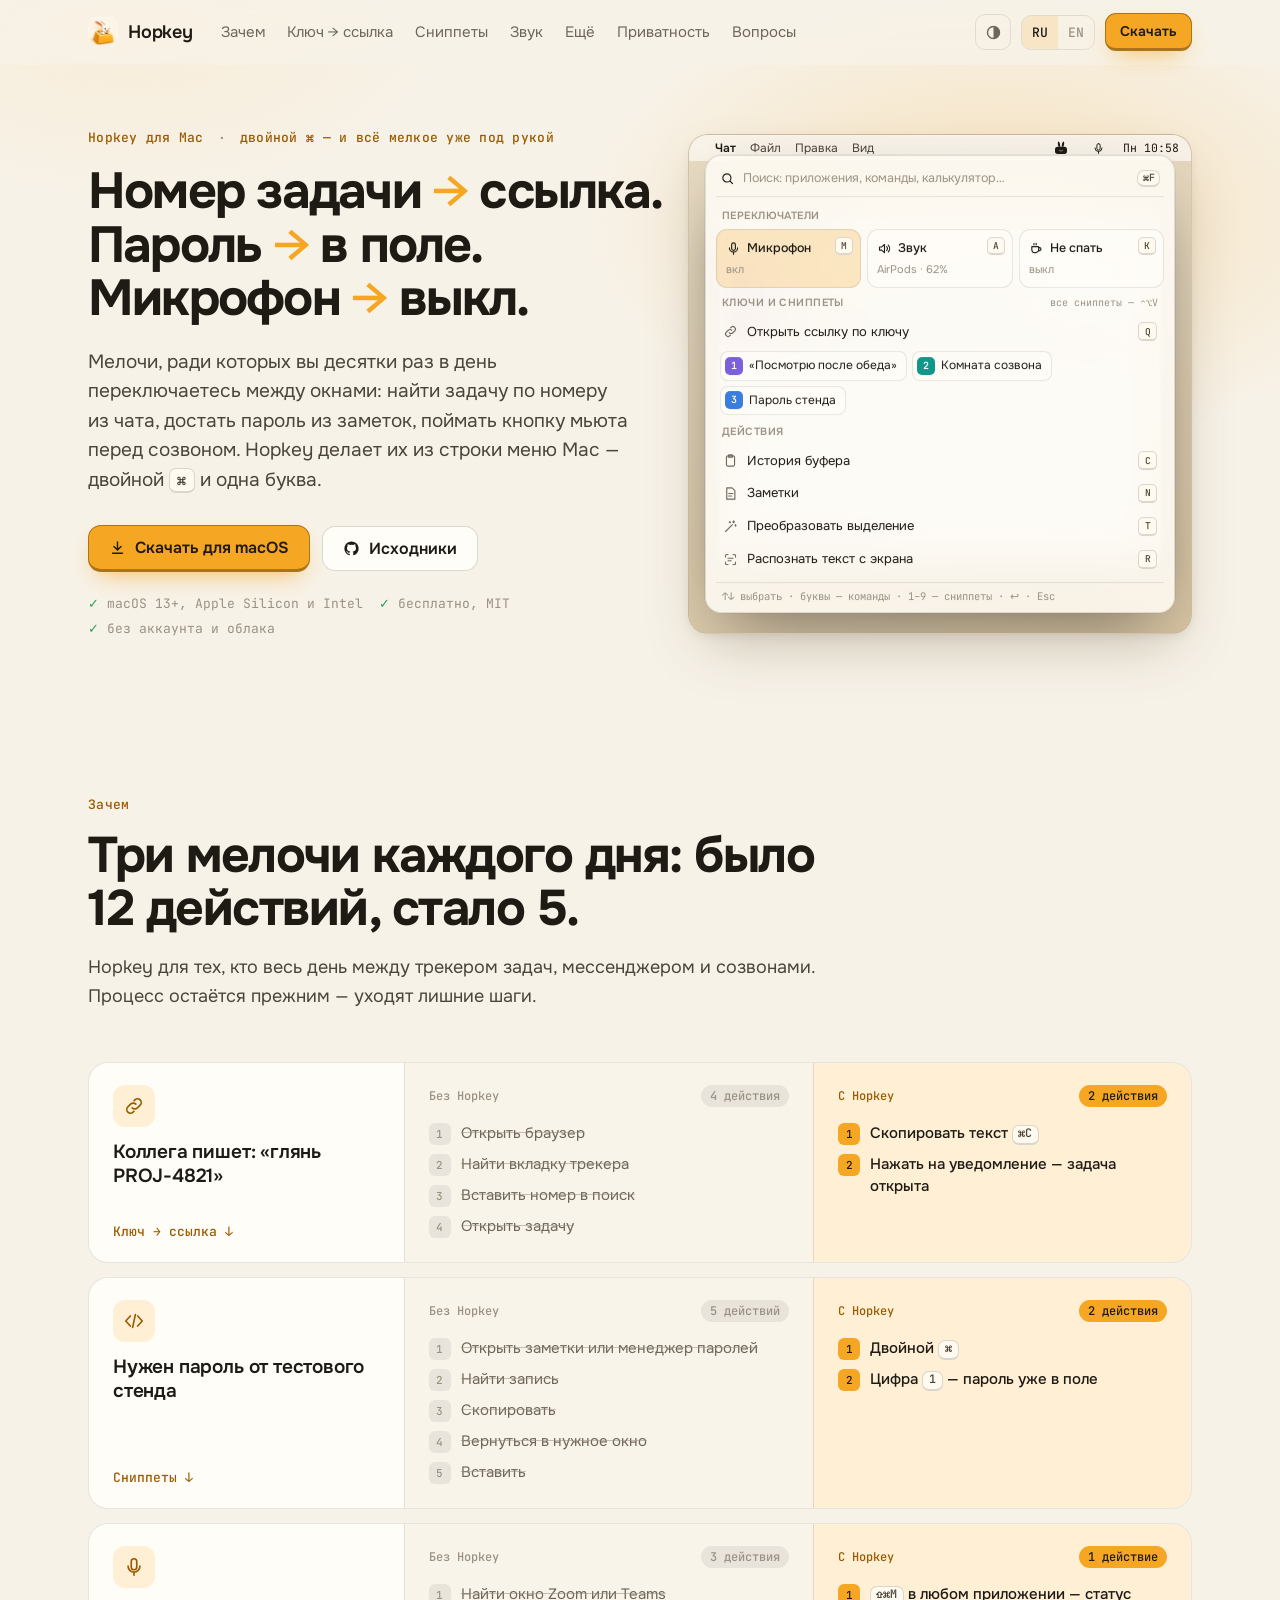
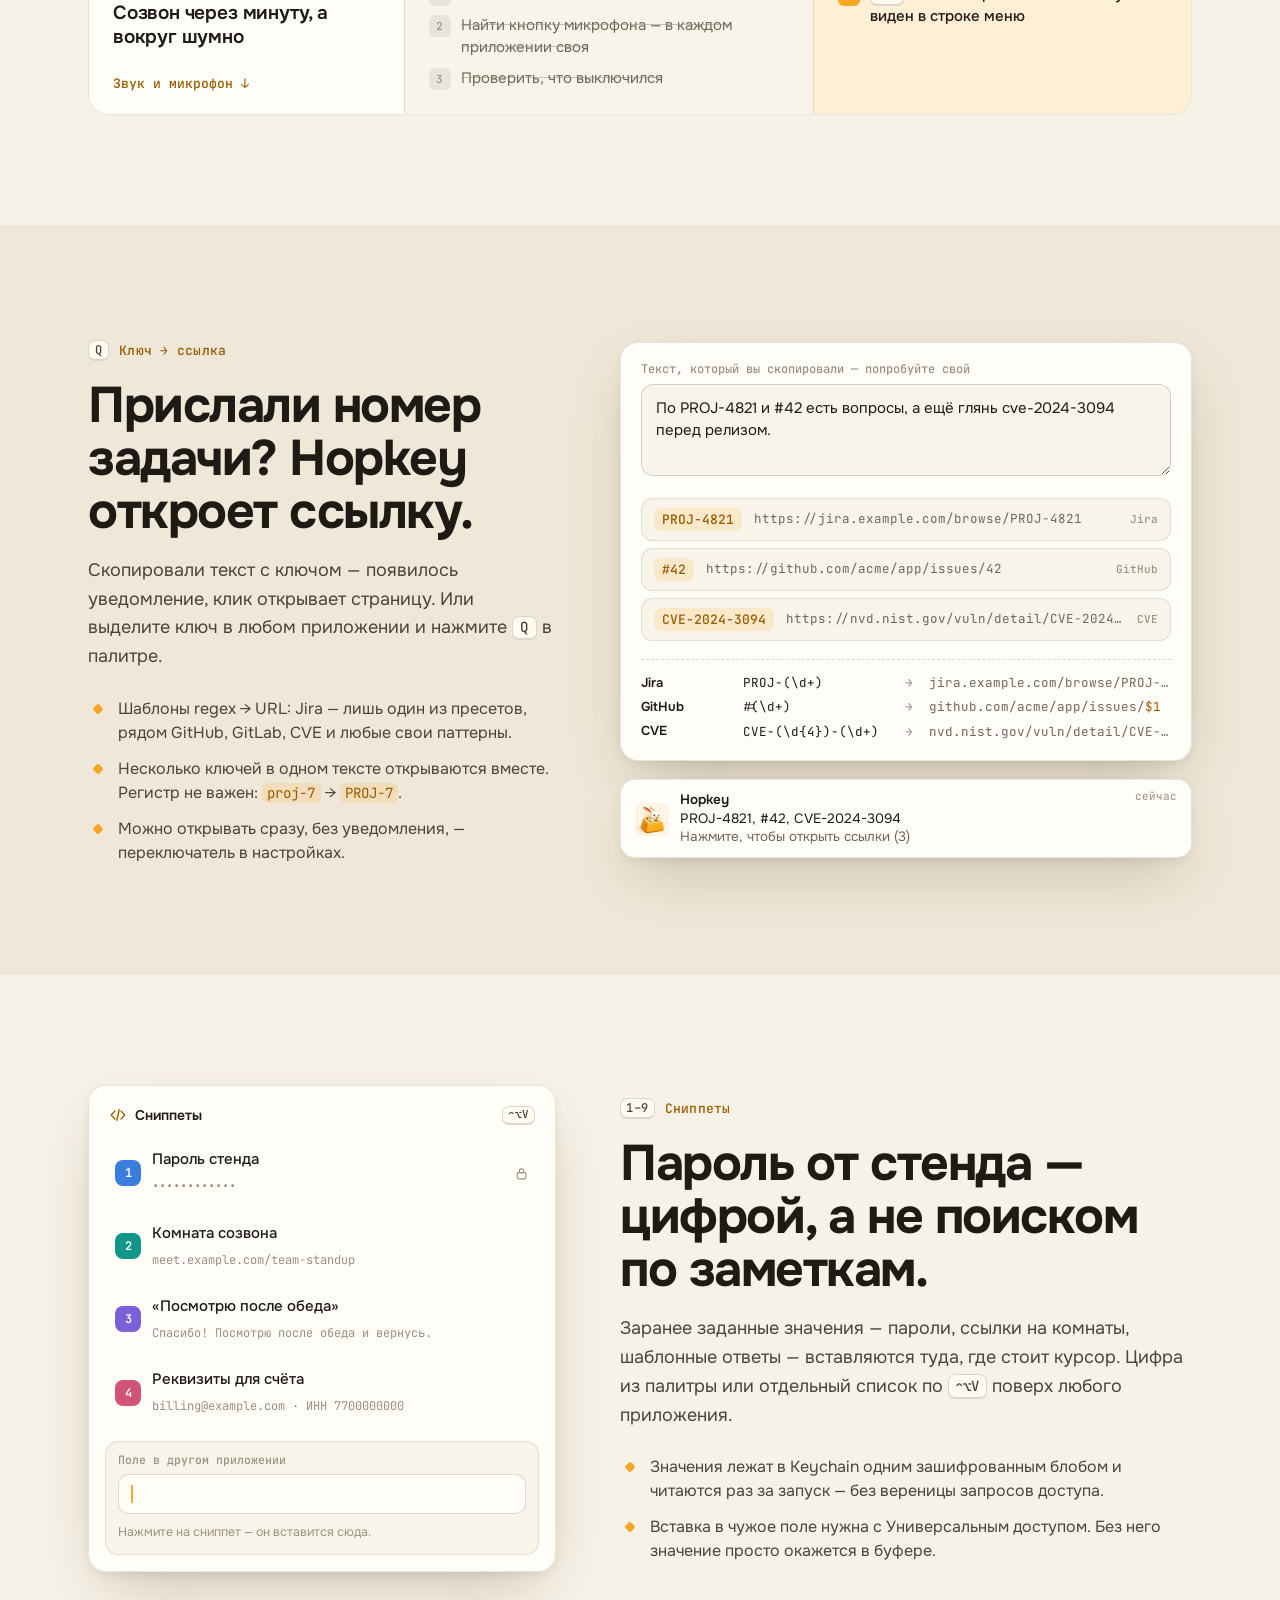
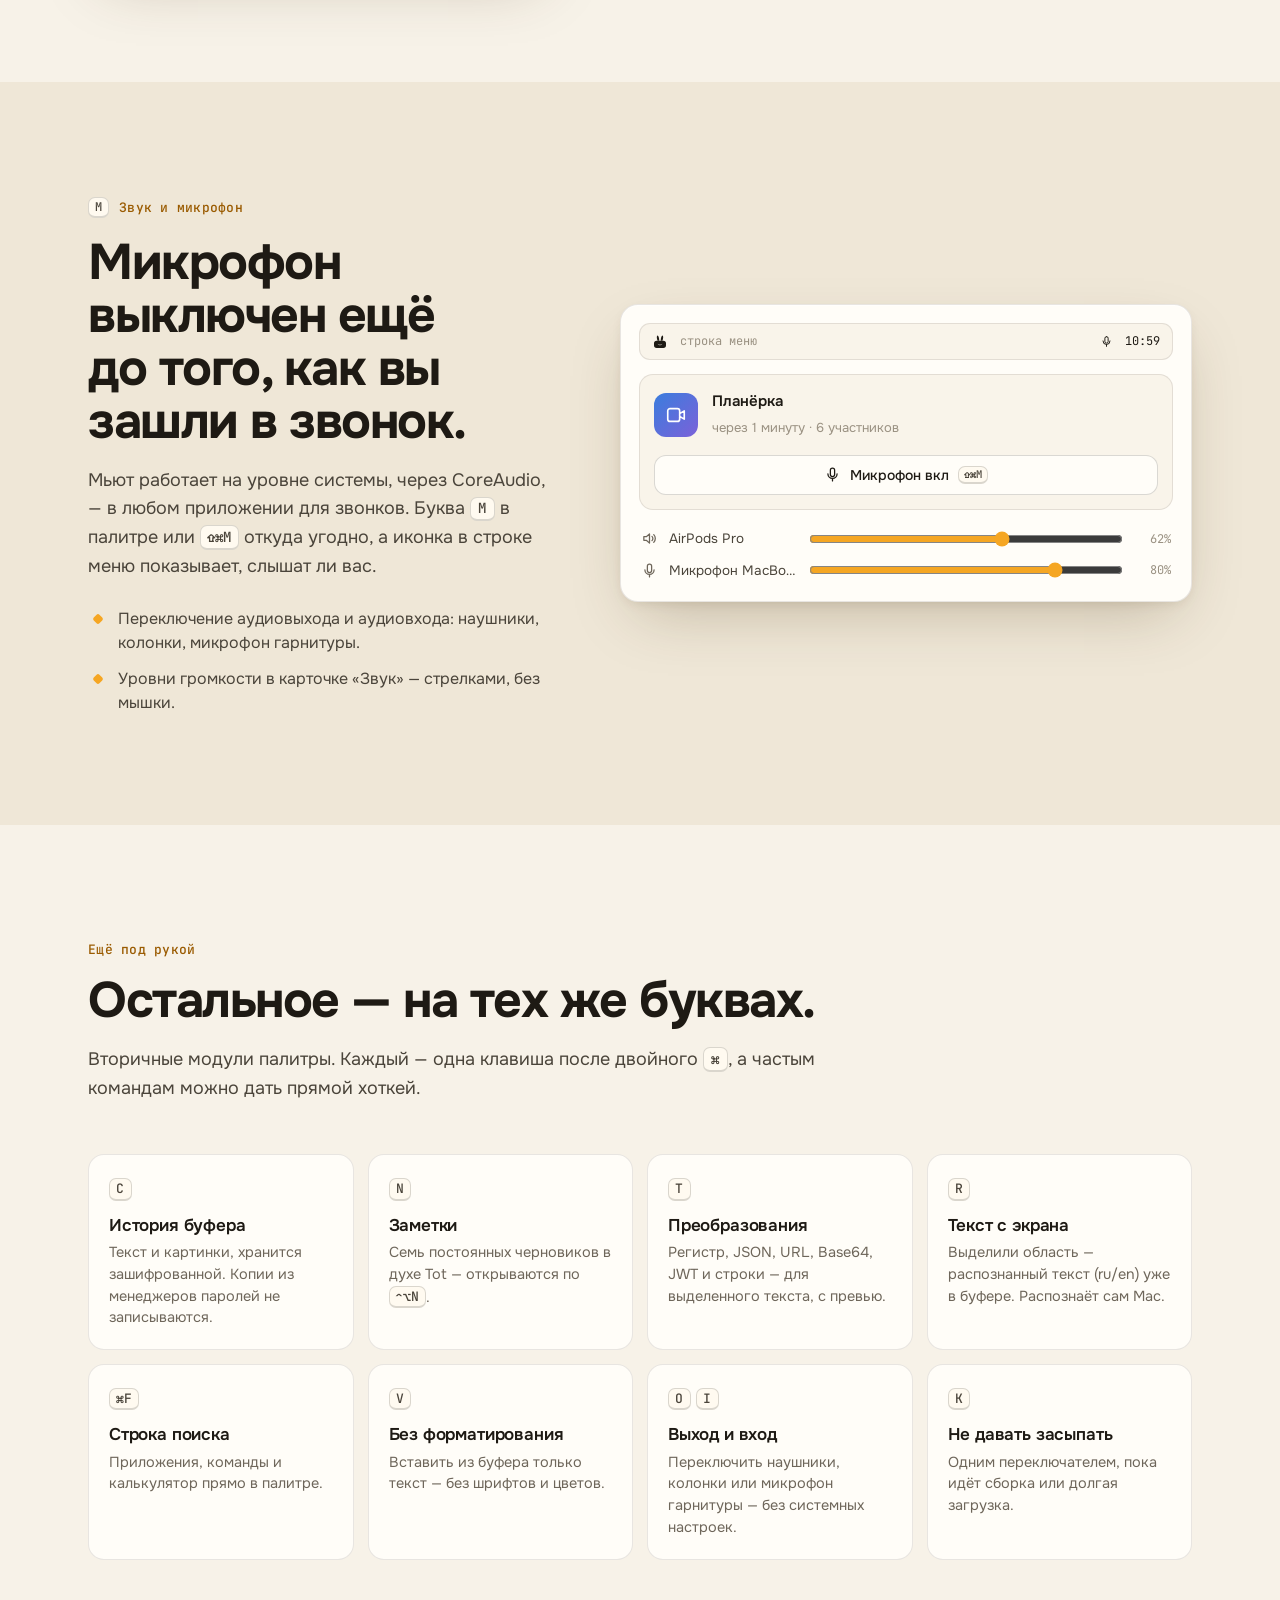
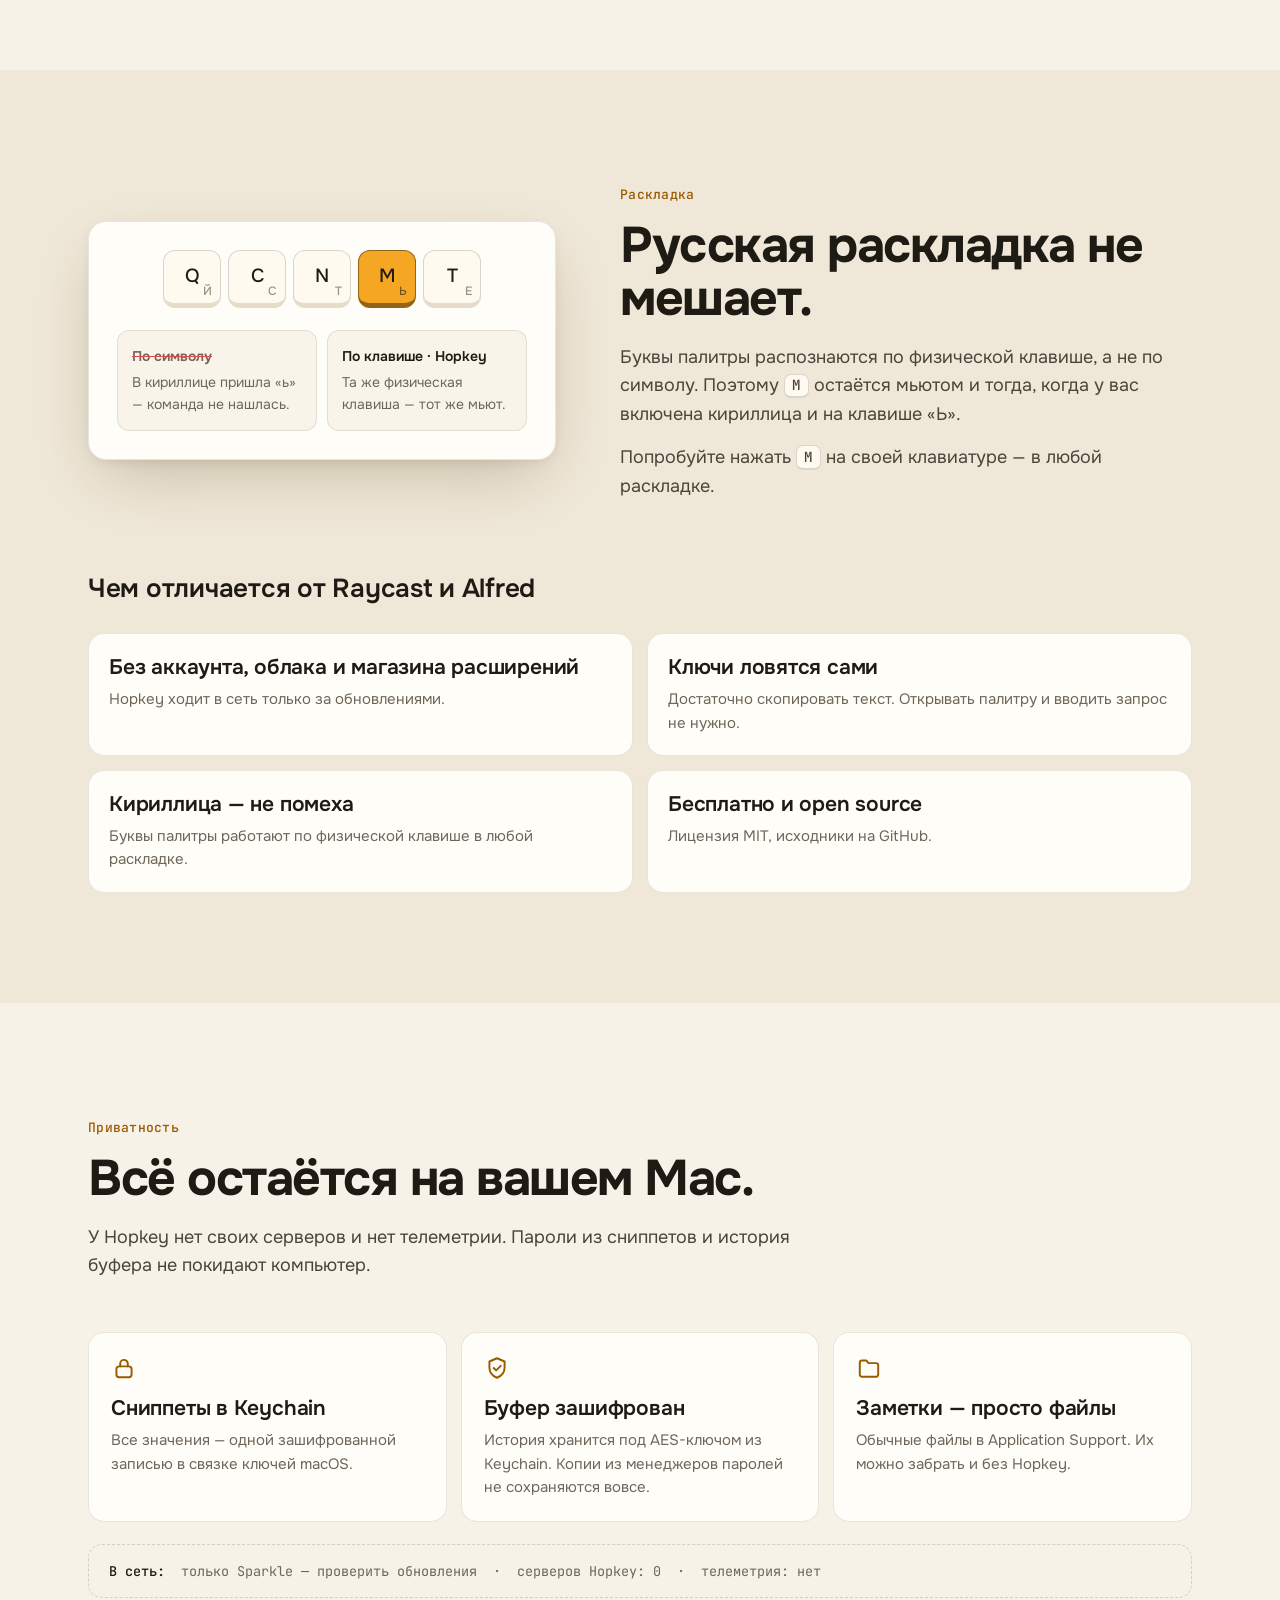
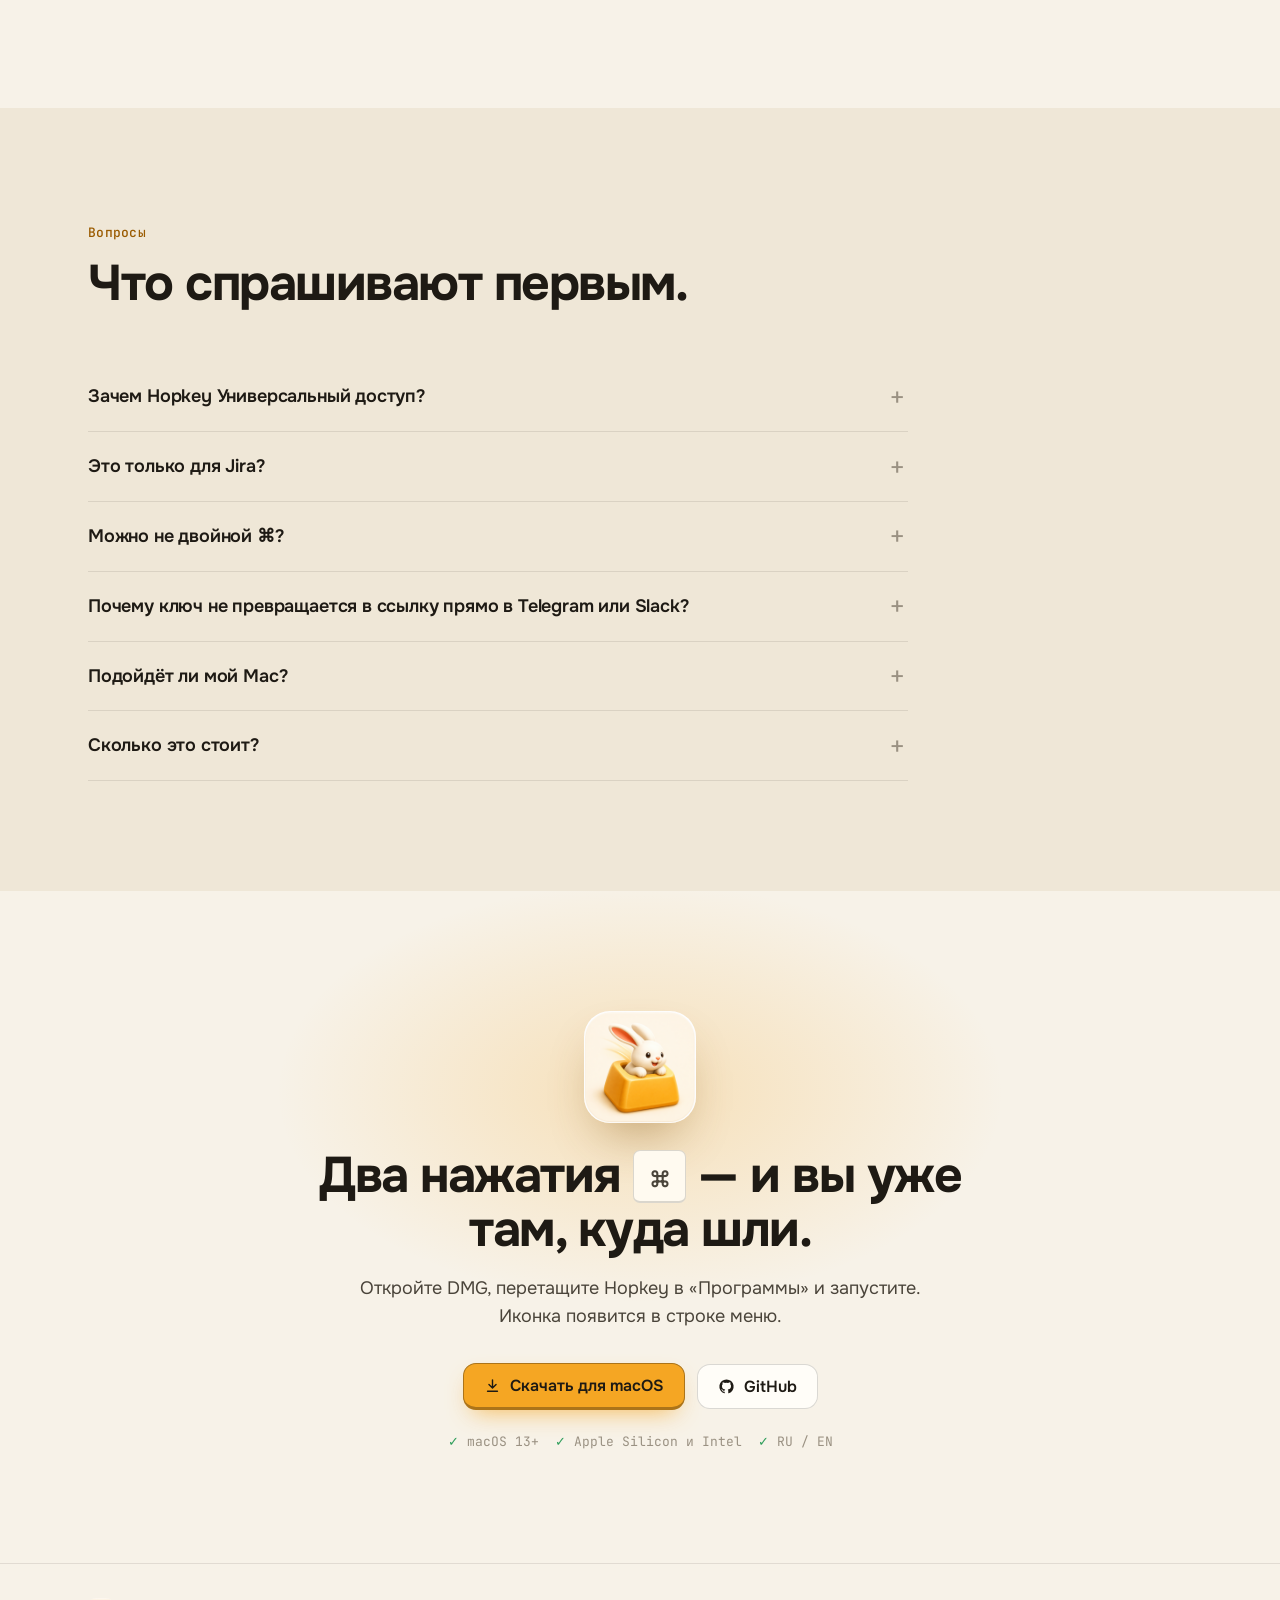
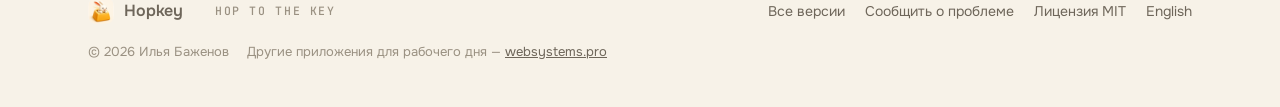
==== site/index.html @ 08e71955 "feat(site): маркетинговая страница Hopkey (RU/EN) Одностраничный сайт в стиле продуктов с websystems" ====
<!doctype html>
<html lang="ru">
<head>
<meta charset="utf-8">
<meta name="viewport" content="width=device-width, initial-scale=1">
<title>Hopkey — двойной ⌘, и всё мелкое уже под рукой</title>
<meta name="description" content="Палитра рабочего дня в строке меню Mac. Двойной правый ⌘ — открыть ключ задачи по ссылке, вставить сниппет, выключить микрофон перед созвоном. Без аккаунта и облака, бесплатно и open source.">
<meta property="og:title" content="Hopkey — двойной ⌘, и всё мелкое уже под рукой">
<meta property="og:description" content="Палитра рабочего дня в строке меню Mac: ключ → ссылка, сниппеты, мьют микрофона. Локально, бесплатно, open source.">
<meta property="og:type" content="website">
<meta property="og:locale" content="ru_RU">
<meta property="og:locale:alternate" content="en_US">
<meta property="og:image" content="assets/icon.png">
<link rel="alternate" hreflang="ru" href="./">
<link rel="alternate" hreflang="en" href="en/">
<link rel="icon" href="assets/favicon.png" type="image/png">
<link rel="apple-touch-icon" href="assets/apple-touch-icon.png">
<link rel="preconnect" href="https://fonts.googleapis.com">
<link rel="preconnect" href="https://fonts.gstatic.com" crossorigin>
<link href="https://fonts.googleapis.com/css2?family=Onest:wght@400;500;600;700&family=JetBrains+Mono:wght@400;500&display=swap" rel="stylesheet">
<script>
(function (r) {
  r.classList.add('js');
  var t; try { t = localStorage.getItem('theme'); } catch (e) {}
  r.dataset.theme = t === 'light' || t === 'dark' ? t : (matchMedia('(prefers-color-scheme: dark)').matches ? 'dark' : 'light');
})(document.documentElement);
</script>
<link rel="stylesheet" href="assets/site.css">
</head>
<body>

<svg width="0" height="0" style="position:absolute" aria-hidden="true">
  <symbol id="i-hop" viewBox="0 0 24 24"><path fill="currentColor" d="M8.3 10.2C7 6.6 6.8 2.7 8.1 2.2c1.3-.5 2.7 3.1 2.8 8zM13.1 10.2c.1-4.9 1.5-8.5 2.8-8 1.3.5 1.1 4.4-.2 8z"/><path fill="currentColor" fill-rule="evenodd" d="M7 10h10a4 4 0 0 1 4 4v3a4 4 0 0 1-4 4H7a4 4 0 0 1-4-4v-3a4 4 0 0 1 4-4zm1.2 4.6q3.8 2.9 7.6 0q-3.8 4.6-7.6 0z"/></symbol>
  <symbol id="i-mic" viewBox="0 0 24 24"><g fill="none" stroke="currentColor" stroke-width="1.8" stroke-linecap="round"><rect x="9" y="3" width="6" height="12" rx="3"/><path d="M5.5 11a6.5 6.5 0 0 0 13 0M12 17.5V21"/></g></symbol>
  <symbol id="i-micoff" viewBox="0 0 24 24"><g fill="none" stroke="currentColor" stroke-width="1.8" stroke-linecap="round"><rect x="9" y="3" width="6" height="12" rx="3"/><path d="M5.5 11a6.5 6.5 0 0 0 13 0M12 17.5V21M4 3.5l16 17"/></g></symbol>
  <symbol id="i-speaker" viewBox="0 0 24 24"><g fill="none" stroke="currentColor" stroke-width="1.8" stroke-linecap="round" stroke-linejoin="round"><path d="M4 9.5v5h3.5L12 18.5v-13L7.5 9.5z"/><path d="M15.5 9a4.2 4.2 0 0 1 0 6M18 6.5a8 8 0 0 1 0 11"/></g></symbol>
  <symbol id="i-cup" viewBox="0 0 24 24"><g fill="none" stroke="currentColor" stroke-width="1.8" stroke-linecap="round" stroke-linejoin="round"><path d="M4.5 9h11v4.5a5 5 0 0 1-5 5h-1a5 5 0 0 1-5-5z"/><path d="M15.5 10.5h1.3a2.4 2.4 0 0 1 0 4.8h-1.5M8 3.5v2.5M11.5 3.5v2.5"/></g></symbol>
  <symbol id="i-link" viewBox="0 0 24 24"><g fill="none" stroke="currentColor" stroke-width="1.8" stroke-linecap="round"><path d="M10 14a4 4 0 0 0 5.7 0l3-3a4 4 0 0 0-5.7-5.7l-1 1"/><path d="M14 10a4 4 0 0 0-5.7 0l-3 3a4 4 0 0 0 5.7 5.7l1-1"/></g></symbol>
  <symbol id="i-snip" viewBox="0 0 24 24"><g fill="none" stroke="currentColor" stroke-width="1.8" stroke-linecap="round" stroke-linejoin="round"><path d="M8 6.5 3 12l5 5.5M16 6.5l5 5.5-5 5.5M13.5 5l-3 14"/></g></symbol>
  <symbol id="i-clip" viewBox="0 0 24 24"><g fill="none" stroke="currentColor" stroke-width="1.8" stroke-linejoin="round"><rect x="5.5" y="4.5" width="13" height="16.5" rx="2.5"/><path d="M9 3h6v3.5H9z"/></g></symbol>
  <symbol id="i-note" viewBox="0 0 24 24"><g fill="none" stroke="currentColor" stroke-width="1.8" stroke-linecap="round" stroke-linejoin="round"><path d="M6 3h8.5L19 7.5V21H6z"/><path d="M9 12h7M9 16h5"/></g></symbol>
  <symbol id="i-wand" viewBox="0 0 24 24"><g fill="none" stroke="currentColor" stroke-width="1.8" stroke-linecap="round" stroke-linejoin="round"><path d="M4 20 15 9M17 3v3M15.5 4.5h3M20 9v2M19 10h2M11 4v2M10 5h2"/></g></symbol>
  <symbol id="i-scan" viewBox="0 0 24 24"><g fill="none" stroke="currentColor" stroke-width="1.8" stroke-linecap="round"><path d="M4 8V5.5A1.5 1.5 0 0 1 5.5 4H8M16 4h2.5A1.5 1.5 0 0 1 20 5.5V8M20 16v2.5a1.5 1.5 0 0 1-1.5 1.5H16M8 20H5.5A1.5 1.5 0 0 1 4 18.5V16M8 10h8M8 14h5"/></g></symbol>
  <symbol id="i-paste" viewBox="0 0 24 24"><g fill="none" stroke="currentColor" stroke-width="1.8" stroke-linecap="round" stroke-linejoin="round"><path d="M9 3.5h6v3H9z"/><path d="M15.5 5H18a1 1 0 0 1 1 1v14a1 1 0 0 1-1 1H6a1 1 0 0 1-1-1V6a1 1 0 0 1 1-1h2.5M9 12h6M9 16h4"/></g></symbol>
  <symbol id="i-search" viewBox="0 0 24 24"><g fill="none" stroke="currentColor" stroke-width="1.8" stroke-linecap="round"><circle cx="11" cy="11" r="6.5"/><path d="m20 20-4.2-4.2"/></g></symbol>
  <symbol id="i-lock" viewBox="0 0 24 24"><g fill="none" stroke="currentColor" stroke-width="1.8" stroke-linecap="round"><rect x="5" y="10.5" width="14" height="10" rx="2.5"/><path d="M8.5 10.5V8a3.5 3.5 0 0 1 7 0v2.5"/></g></symbol>
  <symbol id="i-shield" viewBox="0 0 24 24"><g fill="none" stroke="currentColor" stroke-width="1.8" stroke-linecap="round" stroke-linejoin="round"><path d="M12 3 5 6v5.5c0 4.3 3 7.9 7 9.5 4-1.6 7-5.2 7-9.5V6z"/><path d="m9 12 2.2 2.2L15.5 10"/></g></symbol>
  <symbol id="i-folder" viewBox="0 0 24 24"><g fill="none" stroke="currentColor" stroke-width="1.8" stroke-linejoin="round"><path d="M3.5 7a2 2 0 0 1 2-2h4l2 2.5h7a2 2 0 0 1 2 2V18a2 2 0 0 1-2 2h-13a2 2 0 0 1-2-2z"/></g></symbol>
  <symbol id="i-phone" viewBox="0 0 24 24"><g fill="none" stroke="currentColor" stroke-width="1.8" stroke-linecap="round" stroke-linejoin="round"><path d="M3 7.5A2.5 2.5 0 0 1 5.5 5h8A2.5 2.5 0 0 1 16 7.5v9a2.5 2.5 0 0 1-2.5 2.5h-8A2.5 2.5 0 0 1 3 16.5zM16 10.5l5-3v9l-5-3"/></g></symbol>
  <symbol id="i-down" viewBox="0 0 24 24"><g fill="none" stroke="currentColor" stroke-width="2" stroke-linecap="round" stroke-linejoin="round"><path d="M12 4v11M7 10.5l5 5 5-5M5 20h14"/></g></symbol>
  <symbol id="i-gh" viewBox="0 0 24 24"><path fill="currentColor" d="M12 2a10 10 0 0 0-3.2 19.5c.5.1.7-.2.7-.5v-1.7c-2.8.6-3.4-1.3-3.4-1.3-.4-1.2-1.1-1.5-1.1-1.5-.9-.6.1-.6.1-.6 1 .1 1.5 1 1.5 1 .9 1.6 2.4 1.1 3 .9.1-.7.4-1.1.6-1.4-2.2-.3-4.6-1.1-4.6-5 0-1.1.4-2 1-2.7-.1-.3-.4-1.3.1-2.7 0 0 .8-.3 2.8 1a9.6 9.6 0 0 1 5 0c1.9-1.3 2.8-1 2.8-1 .5 1.4.2 2.4.1 2.7.6.7 1 1.6 1 2.7 0 3.9-2.4 4.7-4.6 5 .4.3.7.9.7 1.9V21c0 .3.2.6.7.5A10 10 0 0 0 12 2z"/></symbol>
</svg>

<header class="top" id="top">
  <div class="wrap">
    <a class="brand" href="#top"><img src="assets/icon.png" alt="" width="30" height="30">Hopkey</a>
    <nav class="top-nav" aria-label="Разделы">
      <a href="#why">Зачем</a>
      <a href="#keys">Ключ → ссылка</a>
      <a href="#snippets">Сниппеты</a>
      <a href="#sound">Звук</a>
      <a href="#more">Ещё</a>
      <a href="#privacy">Приватность</a>
      <a href="#faq">Вопросы</a>
    </nav>
    <div class="top-r">
      <button class="icon-btn" id="themeBtn" type="button" aria-label="Сменить тему" title="Сменить тему"><svg viewBox="0 0 24 24" fill="none" stroke="currentColor" stroke-width="2" aria-hidden="true"><circle cx="12" cy="12" r="8.5"/><path d="M12 3.5a8.5 8.5 0 0 1 0 17z" fill="currentColor" stroke="none"/></svg></button>
      <nav class="lang" aria-label="Язык"><a href="./" hreflang="ru" lang="ru" aria-current="page">RU</a><a href="en/" hreflang="en" lang="en">EN</a></nav>
      <a class="btn pri sm" href="https://github.com/ilyabazhenov/Hopkey/releases/latest">Скачать</a>
    </div>
  </div>
</header>

<main>

  <section class="hero">
    <div class="wrap hero-grid">
      <div class="hero-text">
        <div class="eyebrow rv"><span>Hopkey для Mac</span><span>двойной ⌘ — и всё мелкое уже под рукой</span></div>
        <h1 class="rv"><span class="ln">Номер задачи <span class="ar">→</span> ссылка.</span><span class="ln">Пароль <span class="ar">→</span> в&nbsp;поле.</span><span class="ln">Микрофон <span class="ar">→</span> выкл.</span></h1>
        <p class="lead rv">Мелочи, ради которых вы десятки раз в день переключаетесь между окнами: найти задачу по номеру из чата, достать пароль из заметок, поймать кнопку мьюта перед созвоном. Hopkey делает их из строки меню Mac — двойной <span class="kc">⌘</span> и одна буква.</p>
        <div class="cta rv">
          <a class="btn pri" href="https://github.com/ilyabazhenov/Hopkey/releases/latest"><svg aria-hidden="true"><use href="#i-down"/></svg>Скачать для macOS</a>
          <a class="btn" href="https://github.com/ilyabazhenov/Hopkey"><svg aria-hidden="true"><use href="#i-gh"/></svg>Исходники</a>
        </div>
        <div class="req rv"><span>macOS 13+, Apple Silicon и Intel</span><span>бесплатно, MIT</span><span>без аккаунта и облака</span></div>
      </div>

      <div class="rv">
        <div class="stage" id="stage" aria-label="Интерактивная демонстрация палитры Hopkey">
          <div class="mbar">
            <span aria-hidden="true"></span><span class="app">Чат</span>
            <span class="menus"><span>Файл</span><span>Правка</span><span>Вид</span></span>
            <span class="r">
              <button class="mb-hop" id="mbHop" type="button" aria-label="Открыть палитру" style="border:0;background:none;color:inherit;cursor:pointer"><svg class="mb-ico"><use href="#i-hop"/></svg></button>
              <span class="mb-mic" id="mbMic"><svg><use href="#i-mic"/></svg></span>
              <span class="mono">Пн 10:58</span>
            </span>
          </div>

          <div class="chat" aria-hidden="true">
            <div class="chat-h"><span class="dots"><i></i><i></i><i></i></span><b># релиз</b><small>4 участника</small></div>
            <div class="chat-b" id="chatBody">
              <div class="msg"><span class="av" style="background:var(--violet)">А</span><div><b>Аня</b><p>Глянь <span class="key">PROJ-4821</span>, там опять падает оплата</p></div></div>
              <div class="msg"><span class="av" style="background:var(--rose)">Д</span><div><b>Дима</b><p>И <span class="key">#42</span> в репозитории — похоже, то же самое. Созвон в 11:00</p></div></div>
            </div>
            <div class="composer" id="composer">Сообщение в # релиз</div>
          </div>

          <div class="tapme" id="tapme">
            <span class="t-kbd">Нажмите правый ⌘ дважды</span><span class="t-touch">Нажмите на клавишу дважды</span>
            <button class="cmdkey" id="cmdKey" type="button" aria-label="Клавиша Command: нажмите дважды, чтобы открыть палитру">⌘<small>×2</small></button>
          </div>

          <div class="pal" id="pal" role="dialog" aria-label="Палитра Hopkey">
            <div class="pal-h"><svg><use href="#i-search"/></svg><span class="q">Поиск: приложения, команды, калькулятор…</span><span class="kc">⌘F</span></div>
            <div class="pal-sec">Переключатели</div>
            <div class="tiles">
              <button class="tile mic" data-act="mic" data-code="KeyM" type="button"><span class="ti"><svg><use href="#i-mic"/></svg><b>Микрофон</b></span><small data-state>вкл</small><span class="kc">M</span></button>
              <button class="tile" data-act="sound" data-code="KeyA" type="button"><span class="ti"><svg><use href="#i-speaker"/></svg><b>Звук</b></span><small>AirPods · 62%</small><span class="kc">A</span></button>
              <button class="tile" data-act="awake" data-code="KeyK" type="button"><span class="ti"><svg><use href="#i-cup"/></svg><b>Не спать</b></span><small data-state>выкл</small><span class="kc">K</span></button>
            </div>
            <div class="pal-sec">Ключи и сниппеты<span>все сниппеты — ⌃⌥V</span></div>
            <div class="rows">
              <button class="row" data-act="key" data-code="KeyQ" type="button"><svg><use href="#i-link"/></svg><span>Открыть ссылку по ключу</span><span class="kc">Q</span></button>
            </div>
            <div class="chips">
              <button class="chip" data-act="snip" data-n="1" data-code="Digit1" type="button" style="--c:var(--violet)"><i>1</i>«Посмотрю после обеда»</button>
              <button class="chip" data-act="snip" data-n="2" data-code="Digit2" type="button" style="--c:var(--teal)"><i>2</i>Комната созвона</button>
              <button class="chip" data-act="snip" data-n="3" data-code="Digit3" type="button" style="--c:var(--blue)"><i>3</i>Пароль стенда</button>
            </div>
            <div class="pal-sec">Действия</div>
            <div class="rows">
              <button class="row" data-act="clip" data-code="KeyC" type="button"><svg><use href="#i-clip"/></svg><span>История буфера</span><span class="kc">C</span></button>
              <button class="row" data-act="notes" data-code="KeyN" type="button"><svg><use href="#i-note"/></svg><span>Заметки</span><span class="kc">N</span></button>
              <button class="row" data-act="transform" data-code="KeyT" type="button"><svg><use href="#i-wand"/></svg><span>Преобразовать выделение</span><span class="kc">T</span></button>
              <button class="row" data-act="ocr" data-code="KeyR" type="button"><svg><use href="#i-scan"/></svg><span>Распознать текст с экрана</span><span class="kc">R</span></button>
            </div>
            <div class="pal-f">↑↓ выбрать · буквы — команды · 1–9 — сниппеты · ↩ · Esc</div>
          </div>

          <div class="hud" id="hud" aria-live="polite"><svg><use href="#i-micoff"/></svg><span></span></div>
          <div class="toast" id="toast" aria-live="polite"><img src="assets/icon.png" alt=""><div><b>Hopkey</b><span></span></div></div>
        </div>
      </div>
    </div>
  </section>

  <section class="sec" id="why">
    <div class="wrap">
      <div class="sec-head rv">
        <div class="kicker">Зачем</div>
        <h2>Три мелочи каждого дня: было 12&nbsp;действий, стало&nbsp;5.</h2>
        <p class="story">Hopkey для тех, кто весь день между трекером задач, мессенджером и созвонами. Процесс остаётся прежним — уходят лишние шаги.</p>
      </div>
      <div class="why">
        <article class="why-r rv">
          <div class="why-s"><div class="ico"><svg><use href="#i-link"/></svg></div><h3>Коллега пишет: «глянь <span class="nw">PROJ-4821</span>»</h3><a href="#keys">Ключ → ссылка ↓</a></div>
          <div class="why-no"><div class="lbl">Без Hopkey<span>4 действия</span></div><ol><li>Открыть браузер</li><li>Найти вкладку трекера</li><li>Вставить номер в поиск</li><li>Открыть задачу</li></ol></div>
          <div class="why-yes"><div class="lbl">С Hopkey<span>2 действия</span></div><ol><li>Скопировать текст <span class="kc">⌘C</span></li><li>Нажать на уведомление — задача открыта</li></ol></div>
        </article>
        <article class="why-r rv">
          <div class="why-s"><div class="ico"><svg><use href="#i-snip"/></svg></div><h3>Нужен пароль от тестового стенда</h3><a href="#snippets">Сниппеты ↓</a></div>
          <div class="why-no"><div class="lbl">Без Hopkey<span>5 действий</span></div><ol><li>Открыть заметки или менеджер паролей</li><li>Найти запись</li><li>Скопировать</li><li>Вернуться в нужное окно</li><li>Вставить</li></ol></div>
          <div class="why-yes"><div class="lbl">С Hopkey<span>2 действия</span></div><ol><li>Двойной <span class="kc">⌘</span></li><li>Цифра <span class="kc">1</span> — пароль уже в поле</li></ol></div>
        </article>
        <article class="why-r rv">
          <div class="why-s"><div class="ico"><svg><use href="#i-mic"/></svg></div><h3>Созвон через минуту, а вокруг шумно</h3><a href="#sound">Звук и микрофон ↓</a></div>
          <div class="why-no"><div class="lbl">Без Hopkey<span>3 действия</span></div><ol><li>Найти окно Zoom или Teams</li><li>Найти кнопку микрофона — в каждом приложении своя</li><li>Проверить, что выключился</li></ol></div>
          <div class="why-yes"><div class="lbl">С Hopkey<span>1 действие</span></div><ol><li><span class="kc">⇧⌘M</span> в любом приложении — статус виден в строке меню</li></ol></div>
        </article>
      </div>
    </div>
  </section>

  <section class="sec alt" id="keys">
    <div class="wrap split">
      <div class="rv">
        <div class="kicker"><span class="kc">Q</span>Ключ → ссылка</div>
        <h2>Прислали номер задачи? Hopkey откроет ссылку.</h2>
        <p class="story">Скопировали текст с ключом — появилось уведомление, клик открывает страницу. Или выделите ключ в любом приложении и нажмите <span class="kc">Q</span> в палитре.</p>
        <ul class="facts">
          <li>Шаблоны regex → URL: Jira — лишь один из пресетов, рядом GitHub, GitLab, CVE и любые свои паттерны.</li>
          <li>Несколько ключей в одном тексте открываются вместе. Регистр не важен: <code>proj-7</code> → <code>PROJ-7</code>.</li>
          <li>Можно открывать сразу, без уведомления, — переключатель в настройках.</li>
        </ul>
      </div>
      <div class="rv">
        <div class="card kl">
          <label for="klIn">Текст, который вы скопировали — попробуйте свой</label>
          <textarea id="klIn" spellcheck="false">По PROJ-4821 и #42 есть вопросы, а ещё глянь cve-2024-3094 перед релизом.</textarea>
          <div class="kl-out" id="klOut" aria-live="polite"></div>
          <div class="tpl" aria-label="Шаблоны">
            <div class="tpl-r"><b>Jira</b><span class="re">PROJ-(\d+)</span><span class="ar">→</span><span class="url">jira.example.com/browse/PROJ-<em>$1</em></span></div>
            <div class="tpl-r"><b>GitHub</b><span class="re">#(\d+)</span><span class="ar">→</span><span class="url">github.com/acme/app/issues/<em>$1</em></span></div>
            <div class="tpl-r"><b>CVE</b><span class="re">CVE-(\d{4})-(\d+)</span><span class="ar">→</span><span class="url">nvd.nist.gov/vuln/detail/CVE-<em>$1</em>-<em>$2</em></span></div>
          </div>
        </div>
        <div class="banner" id="klBanner"><img src="assets/icon.png" alt=""><div><b>Hopkey</b><br><span id="klBannerText"></span></div><small>сейчас</small></div>
      </div>
    </div>
  </section>

  <section class="sec" id="snippets">
    <div class="wrap split flip">
      <div class="rv">
        <div class="kicker"><span class="kc">1–9</span>Сниппеты</div>
        <h2>Пароль от стенда — цифрой, а&nbsp;не поиском по заметкам.</h2>
        <p class="story">Заранее заданные значения — пароли, ссылки на комнаты, шаблонные ответы — вставляются туда, где стоит курсор. Цифра из палитры или отдельный список по <span class="kc">⌃⌥V</span> поверх любого приложения.</p>
        <ul class="facts">
          <li>Значения лежат в Keychain одним зашифрованным блобом и читаются раз за запуск — без вереницы запросов доступа.</li>
          <li>Вставка в чужое поле нужна с Универсальным доступом. Без него значение просто окажется в буфере.</li>
        </ul>
      </div>
      <div class="rv">
        <div class="card snip">
          <div class="snip-h"><svg width="18" height="18" style="color:var(--accent-ink)"><use href="#i-snip"/></svg>Сниппеты<span class="kc">⌃⌥V</span></div>
          <div class="snip-list" id="snipList">
            <button class="snip-r" type="button" data-n="1" style="--c:var(--blue)"><i>1</i><span><b>Пароль стенда</b><small>••••••••••••</small></span><svg class="lock"><use href="#i-lock"/></svg></button>
            <button class="snip-r" type="button" data-n="2" style="--c:var(--teal)"><i>2</i><span><b>Комната созвона</b><small>meet.example.com/team-standup</small></span></button>
            <button class="snip-r" type="button" data-n="3" style="--c:var(--violet)"><i>3</i><span><b>«Посмотрю после обеда»</b><small>Спасибо! Посмотрю после обеда и вернусь.</small></span></button>
            <button class="snip-r" type="button" data-n="4" style="--c:var(--rose)"><i>4</i><span><b>Реквизиты для счёта</b><small>billing@example.com · ИНН 7700000000</small></span></button>
          </div>
          <div class="field">
            <label>Поле в другом приложении</label>
            <div class="in" id="snipField"><span class="caret"></span></div>
            <div class="note" id="snipNote">Нажмите на сниппет — он вставится сюда.</div>
          </div>
        </div>
      </div>
    </div>
  </section>

  <section class="sec alt" id="sound">
    <div class="wrap split">
      <div class="rv">
        <div class="kicker"><span class="kc">M</span>Звук и микрофон</div>
        <h2>Микрофон выключен ещё до&nbsp;того, как вы зашли в&nbsp;звонок.</h2>
        <p class="story">Мьют работает на уровне системы, через CoreAudio, — в любом приложении для звонков. Буква <span class="kc">M</span> в палитре или <span class="kc">⇧⌘M</span> откуда угодно, а иконка в строке меню показывает, слышат ли вас.</p>
        <ul class="facts">
          <li>Переключение аудиовыхода и аудиовхода: наушники, колонки, микрофон гарнитуры.</li>
          <li>Уровни громкости в карточке «Звук» — стрелками, без мышки.</li>
        </ul>
      </div>
      <div class="rv">
        <div class="card snd">
          <div class="snd-bar"><svg width="16" height="16"><use href="#i-hop"/></svg><span class="mono" style="font-size:12px;color:var(--faint)">строка меню</span><span class="r"><span class="mb-mic" id="sndMic"><svg width="13" height="13"><use href="#i-mic"/></svg></span><span class="mono" style="font-size:12px">10:59</span></span></div>
          <div class="call">
            <span class="av"><svg><use href="#i-phone"/></svg></span>
            <span><b>Планёрка</b><small>через 1 минуту · 6 участников</small></span>
            <button class="mutebtn" id="muteBtn" type="button" aria-pressed="false"><svg><use href="#i-mic"/></svg><span>Микрофон вкл</span><span class="kc">⇧⌘M</span></button>
          </div>
          <div class="lvls">
            <div class="lvl"><svg><use href="#i-speaker"/></svg><span>AirPods Pro</span><input type="range" min="0" max="100" value="62" aria-label="Громкость выхода"><output>62%</output></div>
            <div class="lvl"><svg><use href="#i-mic"/></svg><span>Микрофон MacBook</span><input type="range" min="0" max="100" value="80" aria-label="Уровень входа"><output>80%</output></div>
          </div>
        </div>
      </div>
    </div>
  </section>

  <section class="sec" id="more">
    <div class="wrap">
      <div class="sec-head rv">
        <div class="kicker">Ещё под рукой</div>
        <h2>Остальное — на тех же буквах.</h2>
        <p class="story">Вторичные модули палитры. Каждый — одна клавиша после двойного <span class="kc">⌘</span>, а частым командам можно дать прямой хоткей.</p>
      </div>
      <div class="more">
        <div class="mod rv"><span class="kc">C</span><h3>История буфера</h3><p>Текст и картинки, хранится зашифрованной. Копии из менеджеров паролей не записываются.</p></div>
        <div class="mod rv"><span class="kc">N</span><h3>Заметки</h3><p>Семь постоянных черновиков в духе Tot — открываются по <span class="kc">⌃⌥N</span>.</p></div>
        <div class="mod rv"><span class="kc">T</span><h3>Преобразования</h3><p>Регистр, JSON, URL, Base64, JWT и строки — для выделенного текста, с превью.</p></div>
        <div class="mod rv"><span class="kc">R</span><h3>Текст с экрана</h3><p>Выделили область — распознанный текст (ru/en) уже в буфере. Распознаёт сам Mac.</p></div>
        <div class="mod rv"><span class="kc">⌘F</span><h3>Строка поиска</h3><p>Приложения, команды и калькулятор прямо в палитре.</p></div>
        <div class="mod rv"><span class="kc">V</span><h3>Без форматирования</h3><p>Вставить из буфера только текст — без шрифтов и цветов.</p></div>
        <div class="mod rv"><span class="kc">O</span> <span class="kc">I</span><h3>Выход и вход</h3><p>Переключить наушники, колонки или микрофон гарнитуры — без системных настроек.</p></div>
        <div class="mod rv"><span class="kc">K</span><h3>Не давать засыпать</h3><p>Одним переключателем, пока идёт сборка или долгая загрузка.</p></div>
      </div>
    </div>
  </section>

  <section class="sec alt" id="layout">
    <div class="wrap split flip">
      <div class="rv">
        <div class="kicker">Раскладка</div>
        <h2>Русская раскладка не мешает.</h2>
        <p class="story">Буквы палитры распознаются по физической клавише, а не по символу. Поэтому <span class="kc">M</span> остаётся мьютом и тогда, когда у вас включена кириллица и на клавише «Ь».</p>
        <p class="story">Попробуйте нажать <span class="kc">M</span> на своей клавиатуре — в любой раскладке.</p>
      </div>
      <div class="rv">
        <div class="card layout">
          <div class="krow" id="krow">
            <span class="bigkey" data-code="KeyQ">Q<span class="ru">Й</span></span>
            <span class="bigkey" data-code="KeyC">C<span class="ru">С</span></span>
            <span class="bigkey" data-code="KeyN">N<span class="ru">Т</span></span>
            <span class="bigkey hot" data-code="KeyM">M<span class="ru">Ь</span></span>
            <span class="bigkey" data-code="KeyT">T<span class="ru">Е</span></span>
          </div>
          <div class="kmap">
            <div class="bad"><b>По символу</b>В кириллице пришла «ь» — команда не нашлась.</div>
            <div><b>По клавише · Hopkey</b>Та же физическая клавиша — тот же мьют.</div>
          </div>
        </div>
      </div>
    </div>
    <div class="wrap" style="margin-top:72px">
      <div class="sec-head rv" style="margin-bottom:28px">
        <h3 style="font-size:26px">Чем отличается от Raycast и Alfred</h3>
      </div>
      <div class="diff">
        <div class="rv"><h3>Без аккаунта, облака и магазина расширений</h3><p>Hopkey ходит в сеть только за обновлениями.</p></div>
        <div class="rv"><h3>Ключи ловятся сами</h3><p>Достаточно скопировать текст. Открывать палитру и вводить запрос не нужно.</p></div>
        <div class="rv"><h3>Кириллица — не помеха</h3><p>Буквы палитры работают по физической клавише в любой раскладке.</p></div>
        <div class="rv"><h3>Бесплатно и open source</h3><p>Лицензия MIT, исходники на GitHub.</p></div>
      </div>
    </div>
  </section>

  <section class="sec" id="privacy">
    <div class="wrap">
      <div class="sec-head rv">
        <div class="kicker">Приватность</div>
        <h2>Всё остаётся на вашем Mac.</h2>
        <p class="story">У Hopkey нет своих серверов и нет телеметрии. Пароли из сниппетов и история буфера не покидают компьютер.</p>
      </div>
      <div class="priv">
        <div class="rv"><svg><use href="#i-lock"/></svg><h3>Сниппеты в Keychain</h3><p>Все значения — одной зашифрованной записью в связке ключей macOS.</p></div>
        <div class="rv"><svg><use href="#i-shield"/></svg><h3>Буфер зашифрован</h3><p>История хранится под AES-ключом из Keychain. Копии из менеджеров паролей не сохраняются вовсе.</p></div>
        <div class="rv"><svg><use href="#i-folder"/></svg><h3>Заметки — просто файлы</h3><p>Обычные файлы в Application Support. Их можно забрать и без Hopkey.</p></div>
      </div>
      <div class="netline rv"><b>В сеть:</b><span>только Sparkle — проверить обновления</span><span>·</span><span>серверов Hopkey: 0</span><span>·</span><span>телеметрия: нет</span></div>
    </div>
  </section>

  <section class="sec alt" id="faq">
    <div class="wrap">
      <div class="sec-head rv">
        <div class="kicker">Вопросы</div>
        <h2>Что спрашивают первым.</h2>
      </div>
      <div class="faq rv">
        <details><summary>Зачем Hopkey Универсальный доступ?</summary><p>Чтобы подставить выделенный текст в окно ввода ключа и чтобы вставить сниппет в чужое поле: Hopkey нажимает за вас <span class="kc">⌘C</span> и <span class="kc">⌘V</span>. Без доступа окно ввода открывается пустым, а сниппет копируется в буфер. Мьют микрофона, «не засыпать» и текст с экрана отдельных разрешений не требуют.</p></details>
        <details><summary>Это только для Jira?</summary><p>Нет. Распознавание задаётся шаблонами regex → URL. Есть пресеты Jira, GitHub, GitLab и CVE — остаётся вписать свой домен или репозиторий. Можно добавить любой свой паттерн.</p></details>
        <details><summary>Можно не двойной ⌘?</summary><p>Можно: в настройках двойной тап переключается на <span class="kc">⌥</span> или выключается. Палитру открывает и левый клик по иконке в строке меню, а частым командам можно назначить прямые хоткеи.</p></details>
        <details><summary>Почему ключ не превращается в ссылку прямо в Telegram или Slack?</summary><p>macOS не даёт вставлять ссылки в окна чужих приложений, а системная «Замена текста» умеет только статичные замены. Поэтому Hopkey распознаёт ключ и сразу открывает нужную страницу.</p></details>
        <details><summary>Подойдёт ли мой Mac?</summary><p>Нужна macOS 13 или новее. Сборка universal — работает и на Apple Silicon, и на Intel. Обновления приходят через Sparkle.</p></details>
        <details><summary>Сколько это стоит?</summary><p>Нисколько. Hopkey бесплатный и с открытым кодом под лицензией MIT.</p></details>
      </div>
    </div>
  </section>

  <section class="final" id="download">
    <div class="wrap">
      <img class="app rv" src="assets/icon.png" alt="Иконка Hopkey" width="112" height="112">
      <h2 class="rv">Два нажатия <span class="kc" style="font-size:.6em;vertical-align:.18em">⌘</span> — и&nbsp;вы уже там, куда шли.</h2>
      <p class="story rv">Откройте DMG, перетащите Hopkey в «Программы» и запустите. Иконка появится в строке меню.</p>
      <div class="cta rv">
        <a class="btn pri" href="https://github.com/ilyabazhenov/Hopkey/releases/latest"><svg aria-hidden="true"><use href="#i-down"/></svg>Скачать для macOS</a>
        <a class="btn" href="https://github.com/ilyabazhenov/Hopkey"><svg aria-hidden="true"><use href="#i-gh"/></svg>GitHub</a>
      </div>
      <div class="req rv"><span>macOS 13+</span><span>Apple Silicon и Intel</span><span>RU / EN</span></div>
    </div>
  </section>

</main>

<footer>
  <div class="wrap">
    <a class="brand" href="#top"><img src="assets/icon.png" alt="" width="26" height="26">Hopkey</a>
    <span class="motto">HOP TO THE KEY</span>
    <nav aria-label="Ссылки">
      <a href="https://github.com/ilyabazhenov/Hopkey/releases">Все версии</a>
      <a href="https://github.com/ilyabazhenov/Hopkey/issues">Сообщить о проблеме</a>
      <a href="https://github.com/ilyabazhenov/Hopkey/blob/main/LICENSE">Лицензия MIT</a>
      <a href="en/" hreflang="en" lang="en">English</a>
    </nav>
    <div class="copy"><span>© 2026 Илья Баженов</span><span>Другие приложения для рабочего дня — <a href="https://websystems.pro/">websystems.pro</a></span></div>
  </div>
</footer>

<script src="assets/site.js"></script>
</body>
</html>
---- site/assets/site.css ----
/* Hopkey — сайт продукта. Тёплая «клавиша» из иконки: кремовый фон, янтарный акцент. */

:root {
  --bg: #f7f2e8;
  --bg-2: #efe7d7;
  --card: #fffdf8;
  --card-2: #f9f4ea;
  --fg: #1e1a14;
  --dim: #4a443a;
  --muted: #6e665a;
  --faint: #9a9182;
  --line: rgba(30, 26, 20, .10);
  --line-2: rgba(30, 26, 20, .16);
  --accent: #f5a623;
  --accent-2: #ffc35c;
  --accent-ink: #9a5b00;
  --accent-soft: rgba(245, 166, 35, .16);
  --on-accent: #1e1a14;
  --ok: #2f9e5b;
  --rec: #e5484d;
  --blue: #3b7ddd;
  --violet: #7b61d9;
  --teal: #13968a;
  --rose: #d2537a;
  --glass: rgba(255, 253, 248, .82);
  --glass-line: rgba(30, 26, 20, .12);
  --shadow: 0 1px 0 rgba(255,255,255,.6) inset, 0 24px 60px -18px rgba(70, 48, 10, .28), 0 4px 14px -6px rgba(70, 48, 10, .18);
  --key-top: #fffaf0;
  --key-side: #e6dcc9;
  --desk-a: #e9dcc4;
  --desk-b: #d9c6a4;
  --radius: 18px;
  --wrap: 1160px;
  --sans: "Onest", -apple-system, BlinkMacSystemFont, "Segoe UI", sans-serif;
  --mono: "JetBrains Mono", ui-monospace, SFMono-Regular, Menlo, monospace;
  color-scheme: light;
}

:root[data-theme="dark"] {
  --bg: #13110d;
  --bg-2: #1a1712;
  --card: #201c16;
  --card-2: #1b1813;
  --fg: #f4ede1;
  --dim: #d6ccbb;
  --muted: #ada290;
  --faint: #7c7364;
  --line: rgba(244, 237, 225, .09);
  --line-2: rgba(244, 237, 225, .15);
  --accent: #ffb547;
  --accent-2: #ffcf7a;
  --accent-ink: #ffc46b;
  --accent-soft: rgba(255, 181, 71, .14);
  --on-accent: #1e1a14;
  --ok: #4cc27f;
  --rec: #ff6b6f;
  --blue: #6aa2ff;
  --violet: #a58ff5;
  --teal: #3cc4b5;
  --rose: #f07ca0;
  --glass: rgba(36, 32, 26, .86);
  --glass-line: rgba(244, 237, 225, .12);
  --shadow: 0 1px 0 rgba(255,255,255,.05) inset, 0 30px 70px -20px rgba(0, 0, 0, .7), 0 4px 14px -6px rgba(0, 0, 0, .5);
  --key-top: #2b261f;
  --key-side: #0d0b08;
  --desk-a: #2a2219;
  --desk-b: #1a140e;
  color-scheme: dark;
}

*, *::before, *::after { box-sizing: border-box; }
html { scroll-behavior: smooth; -webkit-text-size-adjust: 100%; }
body {
  margin: 0;
  background: var(--bg);
  color: var(--fg);
  font: 400 17px/1.6 var(--sans);
  -webkit-font-smoothing: antialiased;
  overflow-x: hidden;
}
img, svg { display: block; }
a { color: inherit; }
b, strong { font-weight: 600; }
code, .mono { font-family: var(--mono); }
code { white-space: nowrap; font-size: .88em; padding: .1em .38em; border-radius: 6px; background: var(--accent-soft); color: var(--accent-ink); }
::selection { background: var(--accent); color: var(--on-accent); }
:focus-visible { outline: 2px solid var(--accent); outline-offset: 3px; border-radius: 6px; }

.wrap { max-width: var(--wrap); margin: 0 auto; padding: 0 28px; }
@media (max-width: 640px) { .wrap { padding: 0 16px; } }

/* ── keycap: общий элемент страницы ─────────────────────────────── */
.kc {
  display: inline-grid; place-items: center;
  min-width: 1.75em; height: 1.75em; padding: 0 .45em;
  font: 500 .78em/1 var(--mono);
  color: var(--dim);
  background: var(--key-top);
  border: 1px solid var(--line-2);
  border-bottom-width: 2.5px;
  border-radius: 7px;
  vertical-align: .08em;
  white-space: nowrap;
}
.kc.acc { background: var(--accent); color: var(--on-accent); border-color: color-mix(in srgb, var(--accent) 60%, #000); }

/* ── шапка ──────────────────────────────────────────────────────── */
.top {
  position: sticky; top: 0; z-index: 50;
  background: color-mix(in srgb, var(--bg) 82%, transparent);
  backdrop-filter: saturate(1.4) blur(14px);
  -webkit-backdrop-filter: saturate(1.4) blur(14px);
  border-bottom: 1px solid transparent;
  transition: border-color .2s;
}
.top.scrolled { border-bottom-color: var(--line); }
.top .wrap { display: flex; align-items: center; gap: 28px; height: 64px; }
.brand { display: flex; align-items: center; gap: 10px; text-decoration: none; font-weight: 600; font-size: 18px; letter-spacing: -.01em; }
.brand img { width: 30px; height: 30px; border-radius: 8px; }
.top-nav { display: flex; gap: 22px; font-size: 15px; color: var(--muted); }
.top-nav a { text-decoration: none; transition: color .15s; }
.top-nav a:hover { color: var(--fg); }
.top-r { margin-left: auto; display: flex; align-items: center; gap: 10px; }
.icon-btn {
  width: 36px; height: 36px; display: grid; place-items: center;
  border-radius: 10px; border: 1px solid var(--line); background: transparent; color: var(--muted);
  cursor: pointer; transition: color .15s, border-color .15s;
}
.icon-btn:hover { color: var(--fg); border-color: var(--line-2); }
.icon-btn svg { width: 17px; height: 17px; }
.lang { display: flex; font: 500 13px/1 var(--mono); border: 1px solid var(--line); border-radius: 10px; overflow: hidden; }
.lang a { padding: 10px 10px; text-decoration: none; color: var(--faint); }
.lang a[aria-current] { color: var(--fg); background: var(--accent-soft); }
.btn {
  display: inline-flex; align-items: center; gap: 9px;
  padding: 13px 20px; border-radius: 13px;
  font: 600 16px/1 var(--sans); text-decoration: none; cursor: pointer;
  border: 1px solid var(--line-2); background: var(--card); color: var(--fg);
  transition: transform .15s, box-shadow .15s, background .15s;
}
.btn:hover { transform: translateY(-1px); }
.btn.pri {
  background: var(--accent); color: var(--on-accent);
  border-color: color-mix(in srgb, var(--accent) 70%, #000);
  border-bottom-width: 3px;
  box-shadow: 0 10px 24px -10px color-mix(in srgb, var(--accent) 80%, transparent);
}
.btn.pri:active { transform: translateY(1px); border-bottom-width: 1px; }
.btn svg { width: 17px; height: 17px; }
.btn.sm { padding: 10px 14px; font-size: 14px; border-radius: 11px; }
@media (max-width: 960px) { .top-nav { display: none; } }
@media (max-width: 520px) { .top .btn.sm { display: none; } }

/* ── hero ───────────────────────────────────────────────────────── */
.hero { position: relative; padding: 64px 0 40px; }
.hero::before {
  content: ""; position: absolute; inset: -64px 0 auto; height: 720px; z-index: -1; pointer-events: none;
  background:
    radial-gradient(600px 340px at 78% 30%, color-mix(in srgb, var(--accent) 22%, transparent), transparent 70%),
    radial-gradient(500px 300px at 10% 0%, color-mix(in srgb, var(--accent-2) 12%, transparent), transparent 70%);
}
.hero-grid { display: grid; grid-template-columns: minmax(0, 1.08fr) minmax(0, 1fr); gap: 56px; align-items: center; }
.eyebrow { font: 500 13px/1.4 var(--mono); color: var(--accent-ink); letter-spacing: .02em; display: flex; flex-wrap: wrap; gap: 6px 14px; }
.eyebrow span + span::before { content: "·"; margin-right: 14px; color: var(--faint); }
h1 {
  font-size: clamp(36px, 4.9vw, 60px); line-height: 1.06; letter-spacing: -.035em; font-weight: 700;
  margin: 18px 0 22px;
}
h1 .ar { color: var(--accent); font-weight: 500; }
.hero h1 { font-size: clamp(34px, 3.95vw, 54px); }
.nw { white-space: nowrap; }
.hero h1 .ln { display: block; }
@media (min-width: 641px) { .hero h1 .ln { white-space: nowrap; } }
h1 .kc { font-size: .62em; vertical-align: .14em; border-radius: 12px; border-bottom-width: 4px; }
.lead { font-size: 19px; line-height: 1.55; color: var(--dim); max-width: 34em; margin: 0 0 30px; }
.cta { display: flex; flex-wrap: wrap; gap: 12px; align-items: center; }
.req { margin-top: 22px; font: 400 13px/1.6 var(--mono); color: var(--faint); display: flex; flex-wrap: wrap; gap: 4px 16px; }
.req span::before { content: "✓ "; color: var(--ok); }
@media (max-width: 960px) {
  .hero-grid { grid-template-columns: minmax(0, 1fr); gap: 40px; }
  .hero { padding-top: 36px; }
}

/* ── сцена: «экран Mac» с палитрой ────────────────────────────────── */
.stage {
  position: relative; height: 500px;
  border-radius: 20px; overflow: hidden;
  background: linear-gradient(160deg, var(--desk-a), var(--desk-b));
  box-shadow: var(--shadow);
  border: 1px solid var(--line);
  user-select: none; -webkit-user-select: none;
}
.stage::after {
  content: ""; position: absolute; inset: 0; pointer-events: none;
  background: radial-gradient(70% 60% at 70% 20%, rgba(255,255,255,.18), transparent 70%);
}
.mbar {
  position: absolute; inset: 0 0 auto; height: 26px; z-index: 3;
  display: flex; align-items: center; gap: 14px; padding: 0 12px;
  background: color-mix(in srgb, var(--card) 70%, transparent);
  backdrop-filter: blur(10px); -webkit-backdrop-filter: blur(10px);
  font-size: 12px; color: var(--fg);
}
.mbar .app { font-weight: 600; }
.mbar .menus { display: flex; gap: 14px; color: var(--dim); }
.mbar .r { margin-left: auto; display: flex; align-items: center; gap: 12px; }
.mbar .mb-ico { width: 16px; height: 16px; color: var(--fg); }
.mbar .mb-mic { display: inline-flex; align-items: center; gap: 4px; padding: 1px 6px; border-radius: 5px; transition: background .2s, color .2s; }
.mbar .mb-mic.muted { background: var(--rec); color: #fff; }
.mbar .mb-mic svg { width: 13px; height: 13px; }
.mbar .mb-hop { display: grid; place-items: center; padding: 2px 5px; border-radius: 5px; }
.mbar .mb-hop.on { background: color-mix(in srgb, var(--fg) 14%, transparent); }
.mbar .mono { font-size: 11.5px; }

/* окно мессенджера под палитрой */
.chat {
  position: absolute; left: 6%; right: 6%; top: 15%; bottom: 13%;
  background: var(--card); border-radius: 12px; border: 1px solid var(--line);
  box-shadow: 0 18px 40px -16px rgba(0,0,0,.35);
  display: flex; flex-direction: column; overflow: hidden;
  transition: filter .25s;
}
.stage.open .chat { filter: saturate(.7) brightness(.96); }
.chat-h { display: flex; align-items: center; gap: 8px; padding: 9px 12px; border-bottom: 1px solid var(--line); font-size: 13px; }
.chat-h .dots { display: flex; gap: 5px; margin-right: 6px; }
.chat-h .dots i { width: 9px; height: 9px; border-radius: 50%; background: var(--line-2); }
.chat-h small { color: var(--faint); font-size: 12px; margin-left: auto; }
.chat-b { flex: 1; padding: 12px 14px; display: flex; flex-direction: column; gap: 9px; font-size: 13px; overflow: hidden; }
.msg { display: grid; grid-template-columns: 24px 1fr; gap: 8px; align-items: start; }
.msg .av { width: 24px; height: 24px; border-radius: 7px; display: grid; place-items: center; font-size: 11px; font-weight: 600; color: #fff; }
.msg b { font-size: 12.5px; }
.msg p { margin: 1px 0 0; color: var(--dim); line-height: 1.45; }
.msg .key { background: var(--accent-soft); color: var(--accent-ink); border-radius: 5px; padding: 0 4px; font-family: var(--mono); font-size: 12px; }
.msg.mine .av { background: var(--accent); color: var(--on-accent); }
.msg.new { animation: msgIn .35s ease both; }
@keyframes msgIn { from { opacity: 0; transform: translateY(6px); } }
.composer { margin: 0 12px 12px; padding: 8px 11px; border-radius: 9px; border: 1px solid var(--line-2); font-size: 13px; color: var(--faint); min-height: 34px; display: flex; align-items: center; gap: 2px; }
.composer.filled { color: var(--fg); }
.composer .caret { width: 1.5px; height: 15px; background: var(--accent); animation: blink 1s steps(1) infinite; }
@keyframes blink { 50% { opacity: 0; } }

/* подсказка про двойной ⌘ */
.tapme {
  position: absolute; left: 50%; bottom: 4.5%; transform: translateX(-50%); z-index: 2;
  display: flex; align-items: center; gap: 10px;
  padding: 7px 8px 7px 14px; border-radius: 999px;
  background: color-mix(in srgb, var(--card) 88%, transparent);
  border: 1px solid var(--line); font-size: 12.5px; color: var(--dim); white-space: nowrap;
  box-shadow: 0 8px 20px -10px rgba(0,0,0,.3);
}
.cmdkey {
  font: 500 15px/1 var(--sans); color: var(--fg);
  min-width: 46px; height: 30px; padding: 0 10px; border-radius: 8px; cursor: pointer;
  background: var(--key-top); border: 1px solid var(--line-2); border-bottom: 3px solid var(--key-side);
  display: inline-flex; align-items: center; justify-content: center; gap: 6px;
  transition: transform .08s, border-bottom-width .08s;
}
.cmdkey small { font: 500 10px/1 var(--mono); color: var(--faint); }
.cmdkey.down, .cmdkey:active { transform: translateY(2px); border-bottom-width: 1px; }
.stage.open .tapme { opacity: 0; pointer-events: none; }
.tapme { transition: opacity .2s; }
.tapme .t-touch { display: none; }
@media (hover: none) { .tapme .t-kbd { display: none; } .tapme .t-touch { display: inline; } }

/* палитра */
.pal {
  position: absolute; left: 50%; top: 50%; z-index: 5;
  width: min(470px, calc(100% - 24px));
  transform: translate(-50%, -48%) scale(.96); opacity: 0; pointer-events: none;
  transition: opacity .16s ease, transform .2s cubic-bezier(.2,.9,.3,1.2);
  background: var(--glass);
  backdrop-filter: blur(24px) saturate(1.5); -webkit-backdrop-filter: blur(24px) saturate(1.5);
  border: 1px solid var(--glass-line); border-radius: 16px;
  box-shadow: 0 30px 70px -20px rgba(0,0,0,.45), 0 0 0 .5px rgba(0,0,0,.1);
  padding: 10px 10px 8px; font-size: 13px;
}
.stage.open .pal { opacity: 1; transform: translate(-50%, -50%) scale(1); pointer-events: auto; }
.pal-h { display: flex; align-items: center; gap: 8px; padding: 2px 4px 8px; color: var(--faint); font-size: 12.5px; border-bottom: 1px solid var(--line); margin-bottom: 4px; }
.pal-h svg { width: 15px; height: 15px; color: var(--fg); flex: none; }
.pal-h .q { flex: 1; overflow: hidden; text-overflow: ellipsis; white-space: nowrap; }
.pal-h .kc { font-size: 10px; }
.pal-sec { display: flex; justify-content: space-between; padding: 7px 6px 4px; font-size: 10.5px; font-weight: 600; letter-spacing: .04em; text-transform: uppercase; color: var(--faint); }
.pal-sec span { text-transform: none; letter-spacing: 0; font-weight: 400; font-family: var(--mono); font-size: 10px; }
.tiles { display: grid; grid-template-columns: repeat(3, 1fr); gap: 6px; }
.tile {
  position: relative; text-align: left; cursor: pointer;
  padding: 8px 9px; border-radius: 11px; border: 1px solid var(--line);
  background: color-mix(in srgb, var(--card) 60%, transparent); color: var(--fg);
  font: inherit; display: flex; flex-direction: column; gap: 3px; min-width: 0;
  transition: background .15s, border-color .15s;
}
.tile .ti { display: flex; align-items: center; gap: 6px; }
.tile .ti svg { width: 15px; height: 15px; flex: none; }
.tile b { font-size: 12.5px; font-weight: 500; white-space: nowrap; overflow: hidden; text-overflow: ellipsis; }
.tile small { font-size: 11px; color: var(--faint); white-space: nowrap; overflow: hidden; text-overflow: ellipsis; }
.tile .kc { position: absolute; right: 7px; top: 7px; font-size: 9.5px; min-width: 18px; height: 18px; padding: 0 4px; border-radius: 5px; }
.tile.on { background: var(--accent-soft); border-color: color-mix(in srgb, var(--accent) 45%, transparent); }
.tile.on small { color: var(--accent-ink); }
.tile.mic.on { background: color-mix(in srgb, var(--rec) 14%, transparent); border-color: color-mix(in srgb, var(--rec) 45%, transparent); }
.tile.mic.on small { color: var(--rec); }
.rows { display: flex; flex-direction: column; }
.row {
  display: flex; align-items: center; gap: 9px; padding: 6px 7px; border-radius: 9px; cursor: pointer;
  background: none; border: 0; font: inherit; color: var(--fg); text-align: left; width: 100%;
}
.row svg { width: 15px; height: 15px; color: var(--muted); flex: none; }
.row span:not(.kc) { flex: 1; min-width: 0; white-space: nowrap; overflow: hidden; text-overflow: ellipsis; }
.row .kc { font-size: 9.5px; min-width: 19px; height: 19px; border-radius: 5px; padding: 0 4px; }
.sel { background: color-mix(in srgb, var(--accent) 24%, transparent) !important; }
.row:hover, .tile:hover { background: color-mix(in srgb, var(--fg) 6%, transparent); }
.chips { display: flex; flex-wrap: wrap; gap: 5px; padding: 3px 4px 2px; }
.chip {
  display: inline-flex; align-items: center; gap: 6px; padding: 4px 9px 4px 4px; border-radius: 8px; cursor: pointer;
  border: 1px solid var(--line); background: color-mix(in srgb, var(--card) 60%, transparent); font: inherit; font-size: 12px; color: var(--fg);
}
.chip i { font: 600 10px/1 var(--mono); font-style: normal; width: 18px; height: 18px; display: grid; place-items: center; border-radius: 5px; color: #fff; background: var(--c); }
.pal-f { margin-top: 6px; padding: 7px 6px 1px; border-top: 1px solid var(--line); font: 400 10.5px/1.3 var(--mono); color: var(--faint); white-space: nowrap; overflow: hidden; text-overflow: ellipsis; }

/* HUD и тосты */
.hud {
  position: absolute; left: 50%; top: 50%; z-index: 8; width: 150px; height: 150px;
  transform: translate(-50%, -50%) scale(.9); opacity: 0; pointer-events: none;
  border-radius: 26px; display: grid; place-content: center; justify-items: center; gap: 10px;
  background: color-mix(in srgb, var(--card) 80%, transparent);
  backdrop-filter: blur(20px); -webkit-backdrop-filter: blur(20px);
  box-shadow: 0 20px 50px -14px rgba(0,0,0,.4); color: var(--fg); font-size: 13px; text-align: center;
  transition: opacity .2s, transform .25s cubic-bezier(.2,.9,.3,1.3);
}
.hud.show { opacity: 1; transform: translate(-50%, -50%) scale(1); }
.hud svg { width: 54px; height: 54px; }
.toast {
  position: absolute; right: 12px; top: 36px; z-index: 9; width: min(300px, 80%);
  display: grid; grid-template-columns: 30px 1fr; gap: 9px; align-items: center;
  padding: 10px 12px; border-radius: 14px;
  background: color-mix(in srgb, var(--card) 92%, transparent);
  backdrop-filter: blur(18px); -webkit-backdrop-filter: blur(18px);
  border: 1px solid var(--line); box-shadow: 0 14px 34px -14px rgba(0,0,0,.4);
  transform: translateX(16px); opacity: 0; pointer-events: none; transition: opacity .2s, transform .25s;
  font-size: 12px; line-height: 1.35;
}
.toast.show { opacity: 1; transform: none; }
.toast img { width: 30px; height: 30px; border-radius: 7px; }
.toast b { display: block; font-size: 12.5px; }
.toast span { color: var(--muted); word-break: break-word; }

/* ── секции ─────────────────────────────────────────────────────── */
section { scroll-margin-top: 72px; }
.sec { padding: 110px 0; }
.sec.alt { background: var(--bg-2); }
.sec-head { max-width: 760px; margin-bottom: 52px; }
.kicker { display: inline-flex; align-items: center; gap: 10px; font: 500 13px/1 var(--mono); color: var(--accent-ink); letter-spacing: .02em; margin-bottom: 18px; }
.kicker .kc { font-size: 12px; }
h2 { font-size: clamp(32px, 4.2vw, 50px); line-height: 1.06; letter-spacing: -.03em; font-weight: 700; margin: 0 0 18px; }
h3 { font-size: 21px; line-height: 1.25; letter-spacing: -.01em; margin: 0 0 8px; font-weight: 600; }
.story { font-size: 18px; line-height: 1.6; color: var(--dim); margin: 0; }
.story + .story { margin-top: 14px; }
.split { display: grid; grid-template-columns: minmax(0, .9fr) minmax(0, 1.1fr); gap: 64px; align-items: center; }
.split.flip > :first-child { order: 2; }
@media (max-width: 960px) { .split, .split.flip { grid-template-columns: minmax(0, 1fr); gap: 36px; } .split.flip > :first-child { order: 0; } .sec { padding: 76px 0; } }
.facts { list-style: none; padding: 0; margin: 26px 0 0; display: grid; gap: 12px; }
.facts li { position: relative; padding-left: 30px; color: var(--dim); font-size: 16px; line-height: 1.5; }
.facts li::before { content: ""; position: absolute; left: 6px; top: 8px; width: 8px; height: 8px; border-radius: 2px; background: var(--accent); transform: rotate(45deg); }

.card {
  background: var(--card); border: 1px solid var(--line); border-radius: var(--radius);
  box-shadow: var(--shadow);
}

/* зачем: без Hopkey / с Hopkey */
.why { display: grid; gap: 14px; }
.why-r {
  display: grid; grid-template-columns: minmax(0, 1fr) minmax(0, 1.3fr) minmax(0, 1.2fr);
  border: 1px solid var(--line); border-radius: 20px; overflow: hidden; background: var(--card);
}
.why-r > div { padding: 22px 24px 24px; }
.why-s { display: flex; flex-direction: column; gap: 14px; }
.why-s .ico { width: 42px; height: 42px; border-radius: 12px; display: grid; place-items: center; background: var(--accent-soft); color: var(--accent-ink); }
.why-s .ico svg { width: 22px; height: 22px; }
.why-s h3 { margin: 0; font-size: 19px; }
.why-s a { margin-top: auto; font: 500 13px/1 var(--mono); color: var(--accent-ink); text-decoration: none; }
.why-s a:hover { text-decoration: underline; }
.why-no { background: var(--card-2); border-left: 1px solid var(--line); }
.why-yes { background: var(--accent-soft); border-left: 1px solid var(--line); }
.why .lbl { display: flex; align-items: center; justify-content: space-between; gap: 10px; font: 500 12px/1 var(--mono); color: var(--faint); margin-bottom: 16px; }
.why .lbl span { padding: 5px 9px; border-radius: 999px; background: color-mix(in srgb, var(--fg) 7%, transparent); white-space: nowrap; }
.why-yes .lbl { color: var(--accent-ink); }
.why-yes .lbl span { background: var(--accent); color: var(--on-accent); }
.why ol { list-style: none; margin: 0; padding: 0; counter-reset: s; display: grid; gap: 9px; }
.why li { counter-increment: s; position: relative; padding-left: 32px; font-size: 15px; line-height: 1.45; color: var(--muted); min-height: 22px; }
.why li::before {
  content: counter(s); position: absolute; left: 0; top: 0; width: 22px; height: 22px; border-radius: 6px;
  font: 500 11px/22px var(--mono); text-align: center;
  background: color-mix(in srgb, var(--fg) 7%, transparent); color: var(--faint);
}
.why-no li { text-decoration: line-through; text-decoration-color: color-mix(in srgb, var(--faint) 55%, transparent); }
.why-yes li { color: var(--fg); font-weight: 500; }
.why-yes li::before { background: var(--accent); color: var(--on-accent); }
@media (max-width: 860px) {
  .why-r { grid-template-columns: minmax(0, 1fr); }
  .why-no, .why-yes { border-left: 0; border-top: 1px solid var(--line); }
  .why-s a { margin-top: 0; }
}

/* демо: ключ → ссылка */
.kl { padding: 20px; }
.kl label { display: block; font: 500 12px/1 var(--mono); color: var(--faint); margin: 0 0 9px; }
.kl textarea {
  width: 100%; min-height: 92px; resize: vertical;
  font: 400 15px/1.5 var(--sans); color: var(--fg);
  background: var(--card-2); border: 1px solid var(--line-2); border-radius: 12px; padding: 12px 14px;
}
.kl textarea:focus { outline: 2px solid color-mix(in srgb, var(--accent) 60%, transparent); outline-offset: 0; }
.kl-out { margin-top: 14px; display: flex; flex-direction: column; gap: 7px; min-height: 40px; }
.kl-hit {
  display: grid; grid-template-columns: auto 1fr auto; gap: 12px; align-items: center;
  padding: 9px 12px; border-radius: 11px; background: var(--card-2); border: 1px solid var(--line);
  animation: msgIn .25s ease both; font-size: 14px;
}
.kl-hit .k { font: 500 13px/1 var(--mono); color: var(--accent-ink); background: var(--accent-soft); padding: 5px 8px; border-radius: 7px; }
.kl-hit .u { font: 400 12.5px/1.3 var(--mono); color: var(--muted); overflow: hidden; text-overflow: ellipsis; white-space: nowrap; }
.kl-hit .p { font: 500 11px/1 var(--mono); color: var(--faint); }
.kl-empty { color: var(--faint); font-size: 14px; padding: 10px 2px; }
.tpl { margin-top: 18px; border-top: 1px dashed var(--line-2); padding-top: 14px; display: grid; gap: 6px; }
.tpl-r { display: grid; grid-template-columns: 92px minmax(0, 1fr) 14px minmax(0, 1.6fr); gap: 10px; align-items: center; font: 400 12.5px/1.4 var(--mono); color: var(--muted); }
.tpl-r b { font-family: var(--sans); font-weight: 600; font-size: 13px; color: var(--fg); }
.tpl-r .re { color: var(--fg); white-space: nowrap; overflow: hidden; text-overflow: ellipsis; }
.tpl-r .ar { color: var(--faint); }
.tpl-r .url { overflow: hidden; text-overflow: ellipsis; white-space: nowrap; }
.tpl-r .url em { font-style: normal; color: var(--accent-ink); }
@media (max-width: 560px) { .tpl-r { grid-template-columns: 1fr; gap: 1px; padding: 6px 0; } .tpl-r .ar { display: none; } }

.banner {
  margin-top: 18px; display: grid; grid-template-columns: 34px 1fr auto; gap: 11px; align-items: center;
  padding: 11px 14px; border-radius: 15px; background: var(--card); border: 1px solid var(--line); box-shadow: var(--shadow);
  font-size: 13.5px; line-height: 1.35;
}
.banner img { width: 34px; height: 34px; border-radius: 8px; }
.banner span { color: var(--muted); }
.banner small { font: 400 11px/1 var(--mono); color: var(--faint); align-self: start; }

/* демо: сниппеты */
.snip { padding: 16px; }
.snip-h { display: flex; align-items: center; gap: 8px; padding: 2px 4px 12px; font-size: 14px; font-weight: 600; }
.snip-h .kc { margin-left: auto; font-size: 11px; }
.snip-list { display: flex; flex-direction: column; gap: 4px; }
.snip-r {
  display: grid; grid-template-columns: 26px 1fr auto; gap: 11px; align-items: center;
  padding: 9px 10px; border-radius: 11px; cursor: pointer; border: 0; background: none; font: inherit; color: var(--fg); text-align: left; width: 100%;
}
.snip-r i { font: 600 12px/1 var(--mono); font-style: normal; width: 26px; height: 26px; display: grid; place-items: center; border-radius: 8px; color: #fff; background: var(--c); }
.snip-r b { font-weight: 500; font-size: 15px; display: block; }
.snip-r small { font: 400 12px/1.3 var(--mono); color: var(--faint); }
.snip-r .lock { width: 15px; height: 15px; color: var(--faint); }
.snip-r:hover, .snip-r.sel { background: color-mix(in srgb, var(--accent) 18%, transparent); }
.field { margin-top: 14px; padding: 12px; border-radius: 13px; background: var(--card-2); border: 1px solid var(--line); }
.field label { display: block; font: 500 11.5px/1 var(--mono); color: var(--faint); margin-bottom: 8px; }
.field .in { min-height: 40px; display: flex; align-items: center; gap: 2px; padding: 0 12px; border-radius: 10px; background: var(--card); border: 1px solid var(--line-2); font: 400 15px/1 var(--mono); }
.field .in .caret { width: 1.5px; height: 18px; background: var(--accent); animation: blink 1s steps(1) infinite; }
.field .note { margin-top: 8px; font-size: 12.5px; color: var(--faint); min-height: 1.4em; }

/* демо: звук */
.snd { padding: 18px; display: grid; gap: 14px; }
.snd-bar { display: flex; align-items: center; gap: 12px; padding: 8px 12px; border-radius: 11px; background: var(--card-2); border: 1px solid var(--line); font-size: 13px; }
.snd-bar .r { margin-left: auto; display: flex; gap: 12px; align-items: center; }
.call { display: grid; grid-template-columns: 44px 1fr; gap: 14px; align-items: center; padding: 14px; border-radius: 14px; background: var(--card-2); border: 1px solid var(--line); }
.call .av { width: 44px; height: 44px; border-radius: 12px; background: linear-gradient(135deg, var(--blue), var(--violet)); display: grid; place-items: center; color: #fff; }
.call .av svg { width: 22px; height: 22px; }
.call b { display: block; font-size: 15px; }
.call small { color: var(--faint); font-size: 13px; }
.mutebtn {
  grid-column: 1 / -1; justify-content: center;
  display: inline-flex; align-items: center; gap: 9px; padding: 10px 14px; border-radius: 12px; cursor: pointer;
  border: 1px solid var(--line-2); background: var(--card); color: var(--fg); font: 500 14px/1 var(--sans);
}
.mutebtn svg { width: 17px; height: 17px; }
.mutebtn.muted { background: var(--rec); border-color: transparent; color: #fff; }
.mutebtn .kc { font-size: 10.5px; }
.mutebtn.muted .kc { background: rgba(255,255,255,.2); border-color: rgba(255,255,255,.3); color: #fff; }
.lvls { display: grid; gap: 10px; padding: 4px 2px 2px; }
.lvl { display: grid; grid-template-columns: 18px 128px 1fr 40px; gap: 10px; align-items: center; font-size: 13.5px; }
.lvl svg { width: 17px; height: 17px; color: var(--muted); }
.lvl span { color: var(--dim); white-space: nowrap; overflow: hidden; text-overflow: ellipsis; }
.lvl input { width: 100%; accent-color: var(--accent); }
.lvl output { font: 400 12px/1 var(--mono); color: var(--faint); text-align: right; }
@media (max-width: 480px) { .lvl { grid-template-columns: 18px 1fr 40px; } .lvl span { display: none; } }

/* ещё под рукой */
.more { display: grid; grid-template-columns: repeat(4, 1fr); gap: 14px; }
.mod { padding: 20px; border-radius: 16px; background: var(--card); border: 1px solid var(--line); }
.mod .kc { font-size: 13px; margin-bottom: 14px; }
.mod h3 { font-size: 17px; margin-bottom: 6px; }
.mod p { margin: 0; color: var(--muted); font-size: 14.5px; line-height: 1.5; }
@media (max-width: 1000px) { .more { grid-template-columns: repeat(2, 1fr); } }
@media (max-width: 520px) { .more { grid-template-columns: 1fr; } }

/* раскладка */
.layout { padding: 28px; display: grid; gap: 22px; }
.krow { display: flex; gap: 7px; justify-content: center; }
.bigkey {
  width: 58px; height: 58px; border-radius: 12px; position: relative; flex: 0 1 58px; min-width: 0;
  background: var(--key-top); border: 1px solid var(--line-2); border-bottom: 5px solid var(--key-side);
  font: 500 19px/1 var(--sans); color: var(--fg);
  display: grid; place-items: center;
}
.bigkey .ru { position: absolute; right: 8px; bottom: 6px; font-size: 12px; color: var(--faint); }
.bigkey.hot { background: var(--accent); border-color: color-mix(in srgb, var(--accent) 60%, #000); color: var(--on-accent); }
.bigkey.hot .ru { color: color-mix(in srgb, var(--on-accent) 60%, transparent); }
.bigkey.press { transform: translateY(3px); border-bottom-width: 2px; }
.kmap { display: grid; grid-template-columns: 1fr 1fr; gap: 10px; }
.kmap div { padding: 14px; border-radius: 12px; background: var(--card-2); border: 1px solid var(--line); font-size: 14px; color: var(--muted); }
.kmap b { display: block; color: var(--fg); font-size: 14px; margin-bottom: 4px; }
.kmap .bad b { color: var(--muted); text-decoration: line-through; text-decoration-color: var(--rec); }
@media (max-width: 520px) { .layout { padding: 18px; } .tile .kc { display: none; } .tile { padding: 8px 7px; } .bigkey { height: 50px; font-size: 16px; } .kmap { grid-template-columns: 1fr; } }

.diff { display: grid; grid-template-columns: repeat(2, 1fr); gap: 14px; margin-top: 8px; }
.diff div { padding: 20px; border-radius: 16px; border: 1px solid var(--line); background: var(--card); }
.diff p { margin: 0; color: var(--muted); font-size: 15px; line-height: 1.55; }
@media (max-width: 760px) { .diff { grid-template-columns: 1fr; } }

/* приватность */
.priv { display: grid; grid-template-columns: repeat(3, 1fr); gap: 14px; }
.priv div { padding: 22px; border-radius: 16px; background: var(--card); border: 1px solid var(--line); }
.priv svg { width: 26px; height: 26px; color: var(--accent-ink); margin-bottom: 14px; }
.priv p { margin: 0; color: var(--muted); font-size: 15px; line-height: 1.55; }
.netline { margin-top: 22px; display: flex; flex-wrap: wrap; align-items: center; gap: 10px 16px; padding: 16px 20px; border-radius: 14px; border: 1px dashed var(--line-2); font: 400 13.5px/1.5 var(--mono); color: var(--muted); }
.netline b { color: var(--fg); font-weight: 500; }
@media (max-width: 860px) { .priv { grid-template-columns: 1fr; } }

/* FAQ */
.faq { max-width: 820px; }
.faq details { border-bottom: 1px solid var(--line); }
.faq summary {
  list-style: none; cursor: pointer; padding: 20px 40px 20px 0; position: relative;
  font-size: 18px; font-weight: 600; letter-spacing: -.01em;
}
.faq summary::-webkit-details-marker { display: none; }
.faq summary::after {
  content: "+"; position: absolute; right: 4px; top: 50%; transform: translateY(-50%);
  font: 400 24px/1 var(--mono); color: var(--faint); transition: transform .2s;
}
.faq details[open] summary::after { transform: translateY(-50%) rotate(45deg); }
.faq details p { margin: -4px 0 20px; color: var(--dim); font-size: 16.5px; line-height: 1.6; max-width: 46em; }

/* финал */
.final { text-align: center; padding: 120px 0 110px; position: relative; overflow: hidden; }
.final::before {
  content: ""; position: absolute; inset: 0; z-index: -1;
  background: radial-gradient(520px 300px at 50% 30%, color-mix(in srgb, var(--accent) 24%, transparent), transparent 70%);
}
.final img.app { width: 112px; height: 112px; margin: 0 auto 26px; border-radius: 26px; box-shadow: 0 24px 50px -18px rgba(120, 70, 0, .45); }
.final h2 { max-width: 14em; margin-left: auto; margin-right: auto; }
.final .story { max-width: 34em; margin: 0 auto 32px; }
.final .cta { justify-content: center; }
.final .req { justify-content: center; }

footer { border-top: 1px solid var(--line); padding: 34px 0 44px; font-size: 14px; color: var(--muted); }
footer .wrap { display: flex; flex-wrap: wrap; gap: 18px 32px; align-items: center; }
footer .brand { font-size: 16px; }
footer .brand img { width: 26px; height: 26px; }
footer .motto { font: 500 11.5px/1 var(--mono); letter-spacing: .14em; color: var(--faint); }
footer nav { margin-left: auto; display: flex; flex-wrap: wrap; gap: 8px 20px; }
footer nav a { text-decoration: none; }
footer nav a:hover { color: var(--fg); }
footer .copy { width: 100%; font-size: 13px; color: var(--faint); display: flex; flex-wrap: wrap; gap: 6px 18px; }
footer .copy a { color: var(--muted); }

/* появление при прокрутке */
.js .rv { opacity: 0; transform: translateY(18px); transition: opacity .6s ease, transform .6s cubic-bezier(.2,.8,.2,1); }
.js .rv.in { opacity: 1; transform: none; }
@media (prefers-reduced-motion: reduce) {
  html { scroll-behavior: auto; }
  .js .rv { opacity: 1; transform: none; transition: none; }
  *, *::before, *::after { animation-duration: .01ms !important; transition-duration: .01ms !important; }
}

.sr { position: absolute; width: 1px; height: 1px; overflow: hidden; clip: rect(0 0 0 0); white-space: nowrap; }
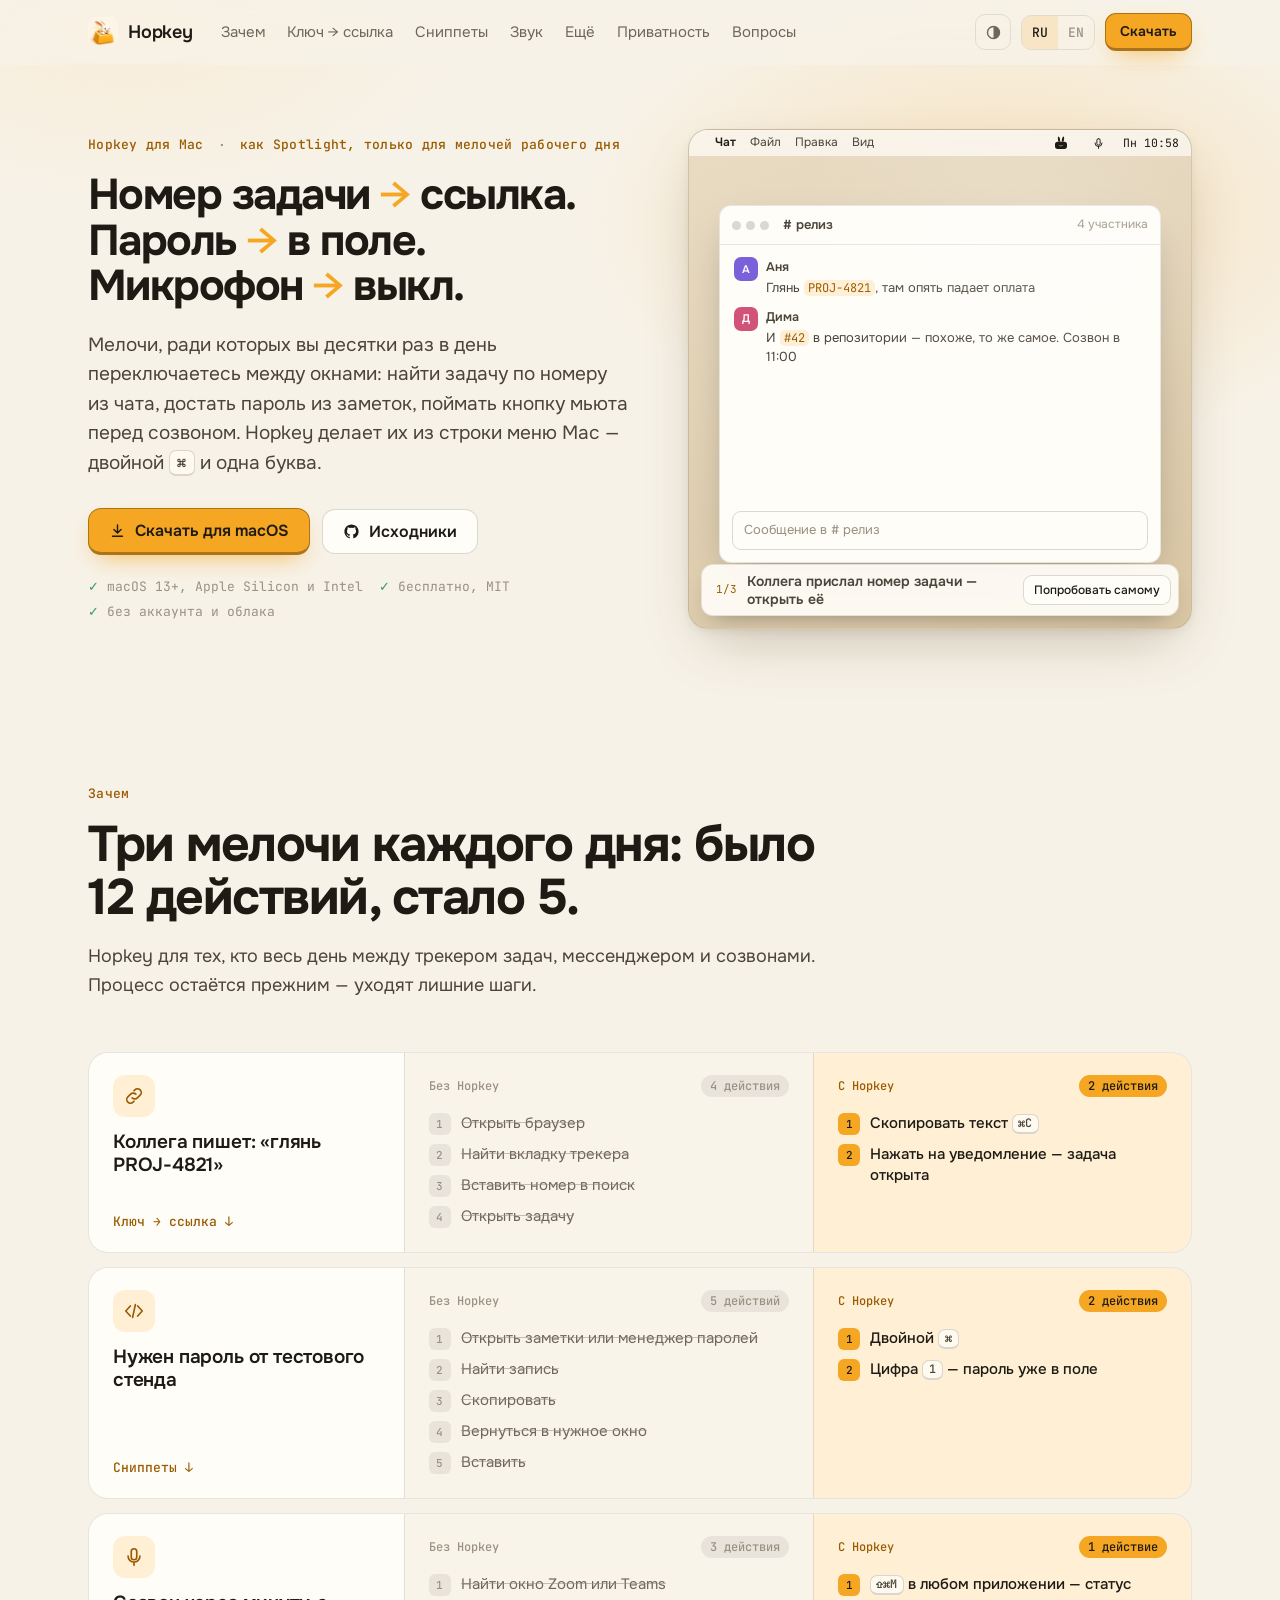
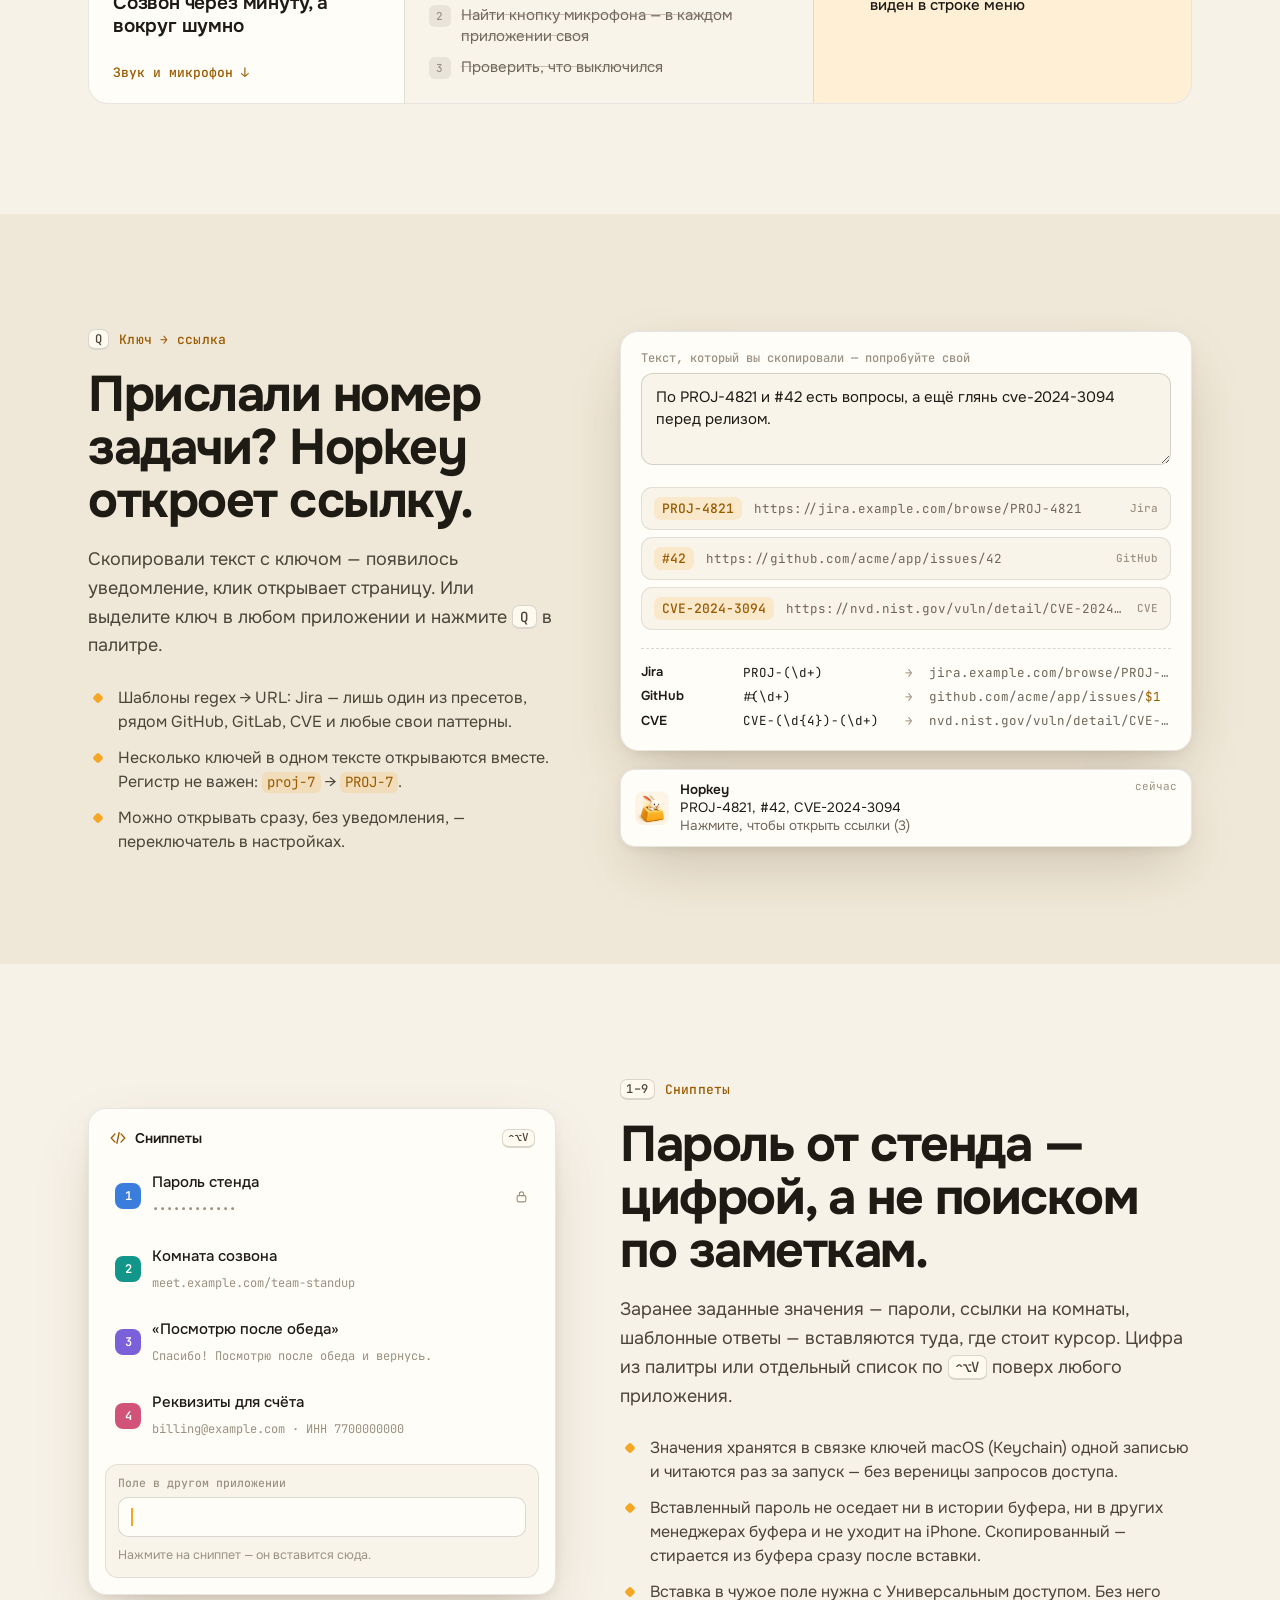
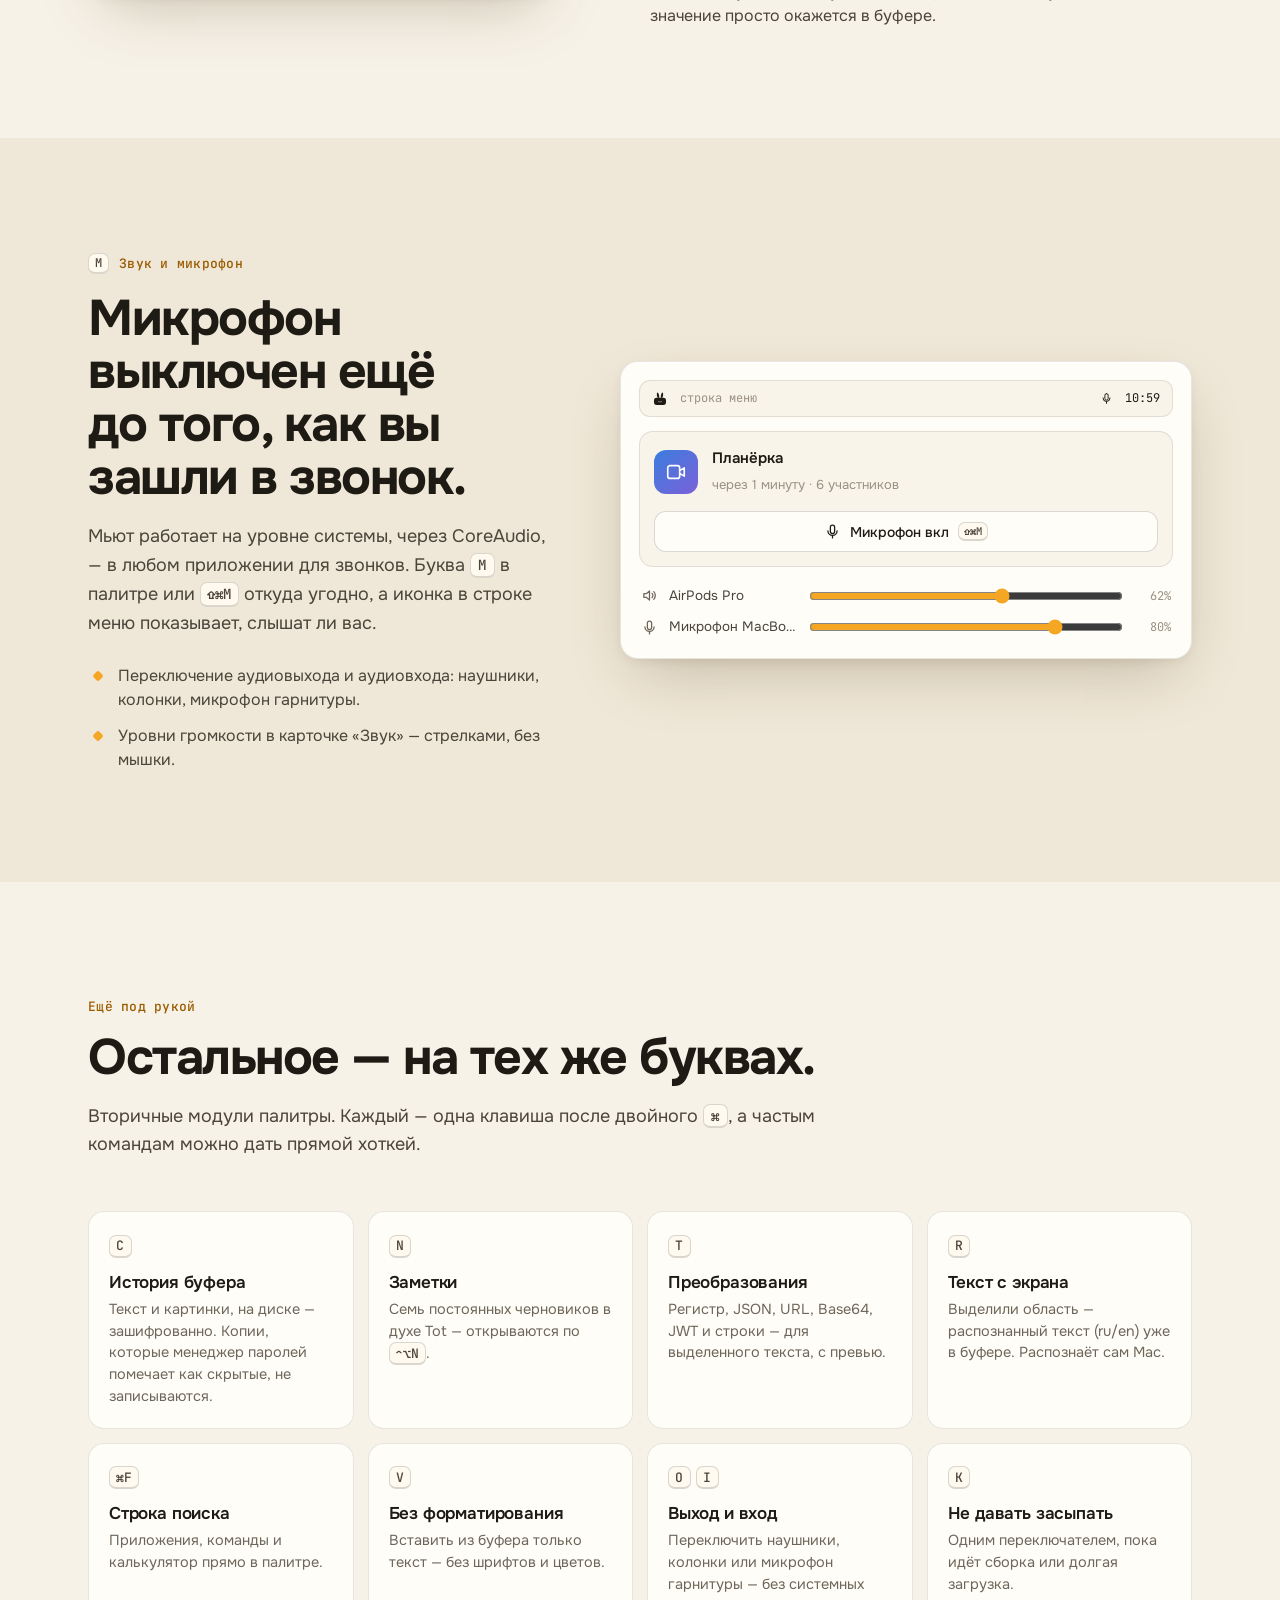
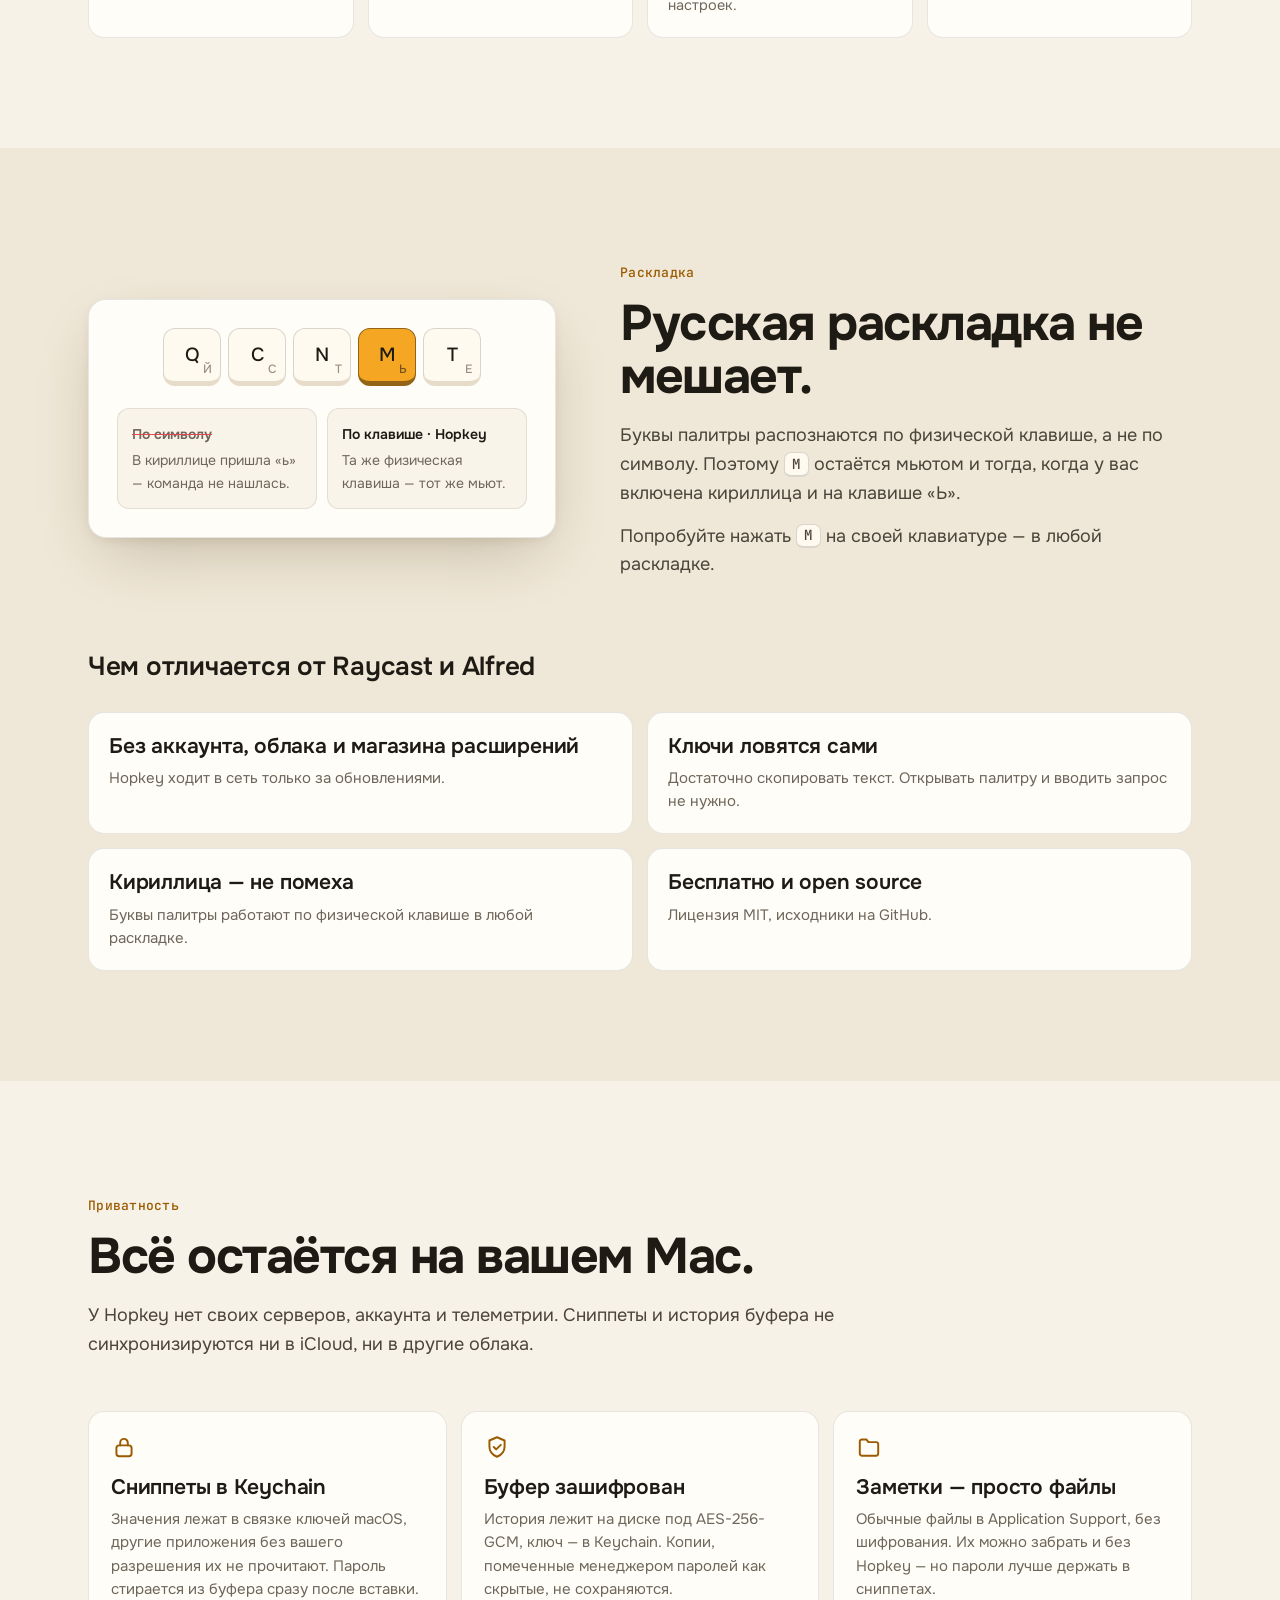
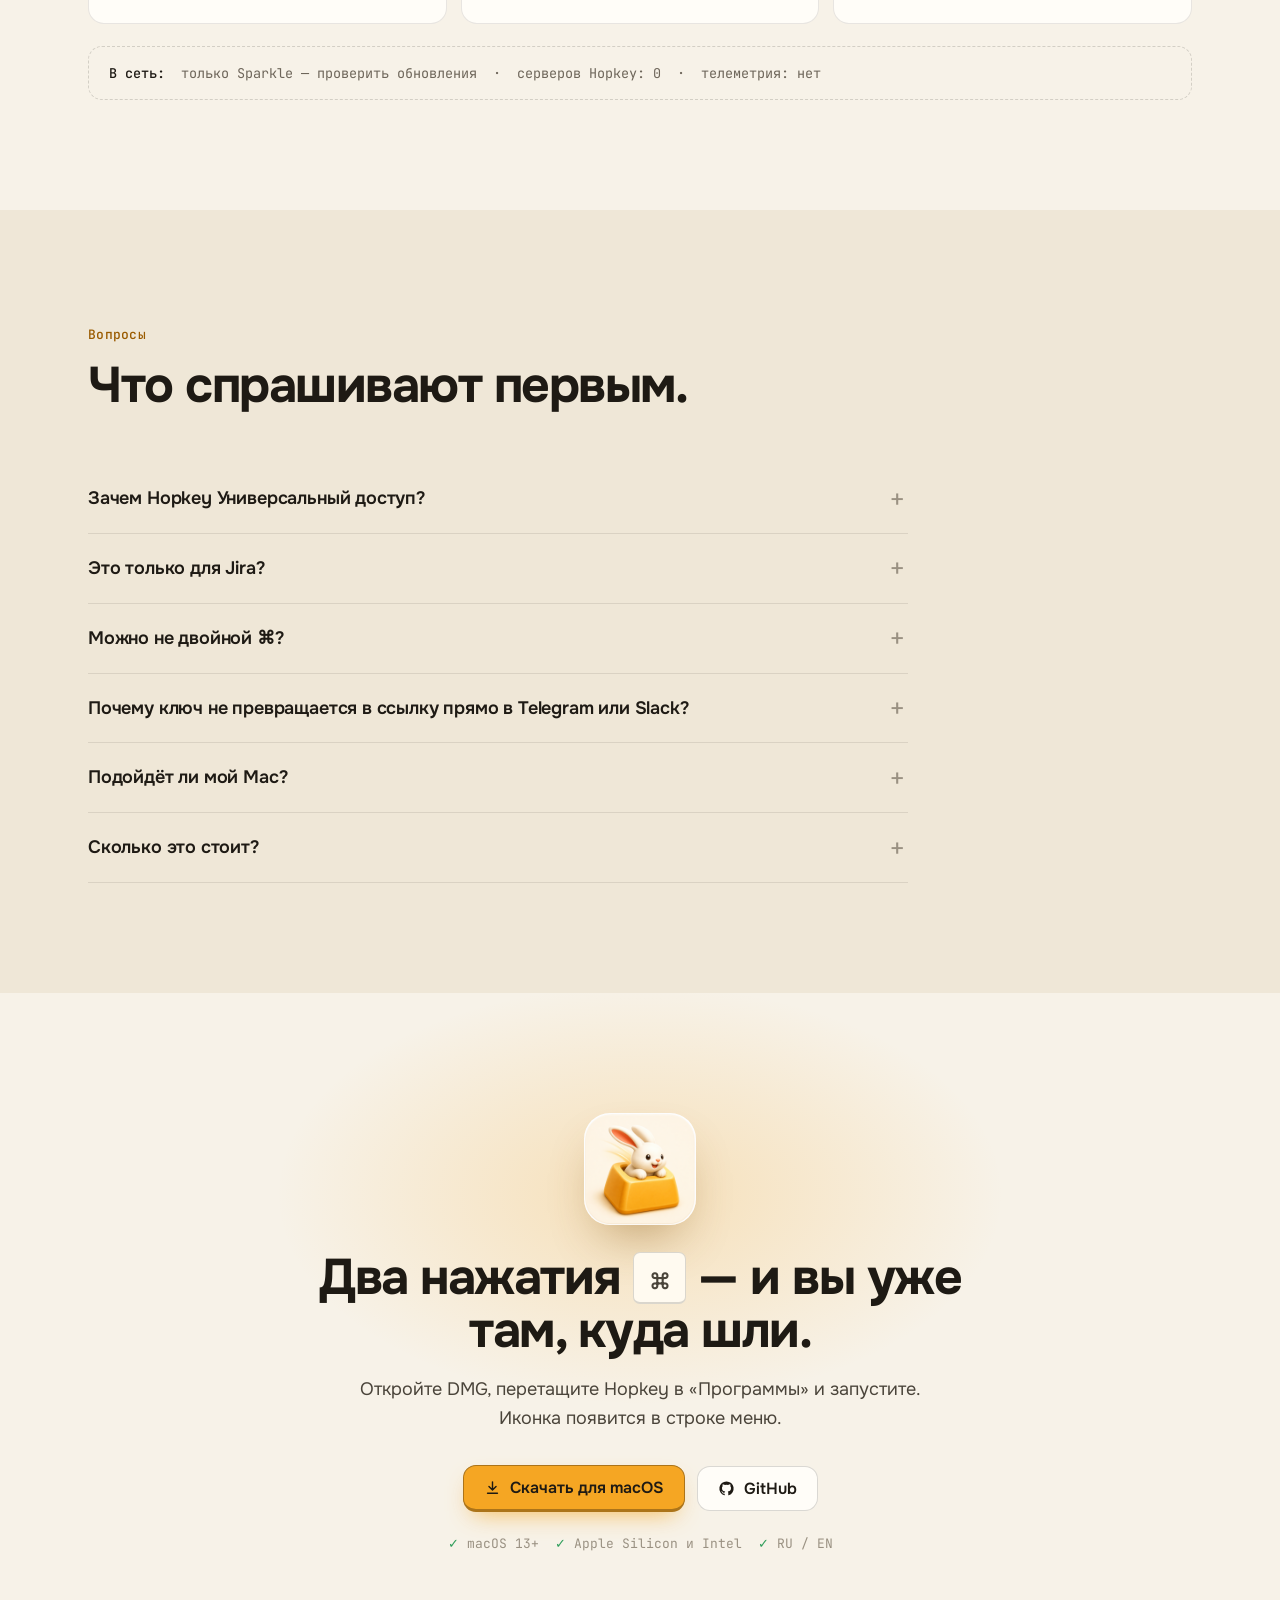
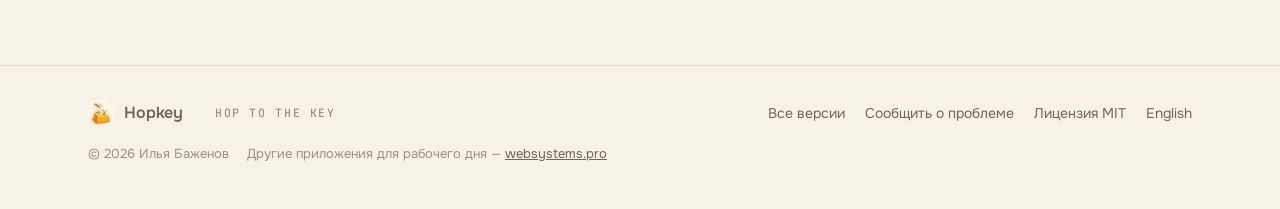
==== commit 2ccbc52e: "feat(site): hero-история, «Зачем» и честная приватность - hero сам проигрывает три сценария (задача " ====
--- a/site/index.html
+++ b/site/index.html
@@ -76,7 +76,7 @@
   <section class="hero">
     <div class="wrap hero-grid">
       <div class="hero-text">
-        <div class="eyebrow rv"><span>Hopkey для Mac</span><span>двойной ⌘ — и всё мелкое уже под рукой</span></div>
+        <div class="eyebrow rv"><span>Hopkey для Mac</span><span>как Spotlight, только для мелочей рабочего дня</span></div>
         <h1 class="rv"><span class="ln">Номер задачи <span class="ar">→</span> ссылка.</span><span class="ln">Пароль <span class="ar">→</span> в&nbsp;поле.</span><span class="ln">Микрофон <span class="ar">→</span> выкл.</span></h1>
         <p class="lead rv">Мелочи, ради которых вы десятки раз в день переключаетесь между окнами: найти задачу по номеру из чата, достать пароль из заметок, поймать кнопку мьюта перед созвоном. Hopkey делает их из строки меню Mac — двойной <span class="kc">⌘</span> и одна буква.</p>
         <div class="cta rv">
@@ -87,7 +87,7 @@
       </div>
 
       <div class="rv">
-        <div class="stage" id="stage" aria-label="Интерактивная демонстрация палитры Hopkey">
+        <div class="stage story" id="stage" aria-label="Интерактивная демонстрация палитры Hopkey">
           <div class="mbar">
             <span aria-hidden="true"></span><span class="app">Чат</span>
             <span class="menus"><span>Файл</span><span>Правка</span><span>Вид</span></span>
@@ -107,9 +107,35 @@
             <div class="composer" id="composer">Сообщение в # релиз</div>
           </div>
 
+          <div class="win w-browser" id="wBrowser" aria-hidden="true">
+            <div class="w-bar"><span class="dots"><i></i><i></i><i></i></span><span class="url"><svg><use href="#i-lock"/></svg>jira.example.com/browse/PROJ-4821</span></div>
+            <div class="w-body">
+              <div class="jr-key">PROJ-4821</div>
+              <div class="w-h">Оплата падает при повторной попытке</div>
+              <div class="jr-meta"><span class="st">В работе</span><span>Исполнитель: Аня</span><span>Приоритет: высокий</span></div>
+              <div class="jr-lines"><i></i><i></i><i style="width:58%"></i></div>
+            </div>
+          </div>
+          <div class="win w-login" id="wLogin" aria-hidden="true">
+            <div class="w-bar"><span class="dots"><i></i><i></i><i></i></span><span class="url"><svg><use href="#i-lock"/></svg>staging.example.com/login</span></div>
+            <div class="w-body login">
+              <div class="w-h">Вход на стенд</div>
+              <label>Логин</label><div class="inp">qa@example.com</div>
+              <label>Пароль</label><div class="inp focus" id="pwdField"><span></span><span class="caret"></span></div>
+              <span class="go" id="loginBtn">Войти</span>
+            </div>
+          </div>
+          <div class="win w-call" id="wCall" aria-hidden="true">
+            <div class="w-bar"><span class="dots"><i></i><i></i><i></i></span><span class="url plain">Планёрка · 6 участников</span></div>
+            <div class="w-body call-grid"><div class="ct"><span class="av" style="background:var(--violet)">А</span><small>Аня</small></div><div class="ct"><span class="av" style="background:var(--rose)">Д</span><small>Дима</small></div><div class="ct"><span class="av" style="background:var(--teal)">М</span><small>Марк</small></div><div class="ct me"><span class="av">Я</span><small id="callMeMic"><svg><use href="#i-mic"/></svg>Я</small></div></div>
+            <div class="call-ctrl"><span class="cc" id="callMic"><svg><use href="#i-mic"/></svg>Микрофон</span><span class="cc">Камера</span><span class="cc end">Выйти</span></div>
+          </div>
+          <div class="keys-ov" id="keysOv" aria-hidden="true"></div>
+          <div class="cap" id="cap"><span class="cap-n mono" id="capN">1/3</span><span class="cap-t" id="capT"></span><span class="cap-dots"><i></i><i></i><i></i></span><button class="cap-try" id="capTry" type="button">Попробовать самому</button></div>
+
           <div class="tapme" id="tapme">
             <span class="t-kbd">Нажмите правый ⌘ дважды</span><span class="t-touch">Нажмите на клавишу дважды</span>
-            <button class="cmdkey" id="cmdKey" type="button" aria-label="Клавиша Command: нажмите дважды, чтобы открыть палитру">⌘<small>×2</small></button>
+            <button class="replay" id="replay" type="button" aria-label="Показать сценарий ещё раз">↺ Сценарий</button><button class="cmdkey" id="cmdKey" type="button" aria-label="Клавиша Command: нажмите дважды, чтобы открыть палитру">⌘<small>×2</small></button>
           </div>
 
           <div class="pal" id="pal" role="dialog" aria-label="Палитра Hopkey">
@@ -125,9 +151,9 @@
               <button class="row" data-act="key" data-code="KeyQ" type="button"><svg><use href="#i-link"/></svg><span>Открыть ссылку по ключу</span><span class="kc">Q</span></button>
             </div>
             <div class="chips">
-              <button class="chip" data-act="snip" data-n="1" data-code="Digit1" type="button" style="--c:var(--violet)"><i>1</i>«Посмотрю после обеда»</button>
+              <button class="chip" data-act="snip" data-n="1" data-code="Digit1" type="button" style="--c:var(--blue)"><i>1</i>Пароль стенда</button>
               <button class="chip" data-act="snip" data-n="2" data-code="Digit2" type="button" style="--c:var(--teal)"><i>2</i>Комната созвона</button>
-              <button class="chip" data-act="snip" data-n="3" data-code="Digit3" type="button" style="--c:var(--blue)"><i>3</i>Пароль стенда</button>
+              <button class="chip" data-act="snip" data-n="3" data-code="Digit3" type="button" style="--c:var(--violet)"><i>3</i>«Посмотрю после обеда»</button>
             </div>
             <div class="pal-sec">Действия</div>
             <div class="rows">
@@ -208,7 +234,8 @@
         <h2>Пароль от стенда — цифрой, а&nbsp;не поиском по заметкам.</h2>
         <p class="story">Заранее заданные значения — пароли, ссылки на комнаты, шаблонные ответы — вставляются туда, где стоит курсор. Цифра из палитры или отдельный список по <span class="kc">⌃⌥V</span> поверх любого приложения.</p>
         <ul class="facts">
-          <li>Значения лежат в Keychain одним зашифрованным блобом и читаются раз за запуск — без вереницы запросов доступа.</li>
+          <li>Значения хранятся в связке ключей macOS (Keychain) одной записью и читаются раз за запуск — без вереницы запросов доступа.</li>
+          <li>Вставленный пароль не оседает ни в истории буфера, ни в других менеджерах буфера и не уходит на iPhone. Скопированный — стирается из буфера сразу после вставки.</li>
           <li>Вставка в чужое поле нужна с Универсальным доступом. Без него значение просто окажется в буфере.</li>
         </ul>
       </div>
@@ -267,7 +294,7 @@
         <p class="story">Вторичные модули палитры. Каждый — одна клавиша после двойного <span class="kc">⌘</span>, а частым командам можно дать прямой хоткей.</p>
       </div>
       <div class="more">
-        <div class="mod rv"><span class="kc">C</span><h3>История буфера</h3><p>Текст и картинки, хранится зашифрованной. Копии из менеджеров паролей не записываются.</p></div>
+        <div class="mod rv"><span class="kc">C</span><h3>История буфера</h3><p>Текст и картинки, на диске — зашифрованно. Копии, которые менеджер паролей помечает как скрытые, не записываются.</p></div>
         <div class="mod rv"><span class="kc">N</span><h3>Заметки</h3><p>Семь постоянных черновиков в духе Tot — открываются по <span class="kc">⌃⌥N</span>.</p></div>
         <div class="mod rv"><span class="kc">T</span><h3>Преобразования</h3><p>Регистр, JSON, URL, Base64, JWT и строки — для выделенного текста, с превью.</p></div>
         <div class="mod rv"><span class="kc">R</span><h3>Текст с экрана</h3><p>Выделили область — распознанный текст (ru/en) уже в буфере. Распознаёт сам Mac.</p></div>
@@ -321,12 +348,12 @@
       <div class="sec-head rv">
         <div class="kicker">Приватность</div>
         <h2>Всё остаётся на вашем Mac.</h2>
-        <p class="story">У Hopkey нет своих серверов и нет телеметрии. Пароли из сниппетов и история буфера не покидают компьютер.</p>
+        <p class="story">У Hopkey нет своих серверов, аккаунта и телеметрии. Сниппеты и история буфера не синхронизируются ни в iCloud, ни в другие облака.</p>
       </div>
       <div class="priv">
-        <div class="rv"><svg><use href="#i-lock"/></svg><h3>Сниппеты в Keychain</h3><p>Все значения — одной зашифрованной записью в связке ключей macOS.</p></div>
-        <div class="rv"><svg><use href="#i-shield"/></svg><h3>Буфер зашифрован</h3><p>История хранится под AES-ключом из Keychain. Копии из менеджеров паролей не сохраняются вовсе.</p></div>
-        <div class="rv"><svg><use href="#i-folder"/></svg><h3>Заметки — просто файлы</h3><p>Обычные файлы в Application Support. Их можно забрать и без Hopkey.</p></div>
+        <div class="rv"><svg><use href="#i-lock"/></svg><h3>Сниппеты в Keychain</h3><p>Значения лежат в связке ключей macOS, другие приложения без вашего разрешения их не прочитают. Пароль стирается из буфера сразу после вставки.</p></div>
+        <div class="rv"><svg><use href="#i-shield"/></svg><h3>Буфер зашифрован</h3><p>История лежит на диске под AES-256-GCM, ключ — в Keychain. Копии, помеченные менеджером паролей как скрытые, не сохраняются.</p></div>
+        <div class="rv"><svg><use href="#i-folder"/></svg><h3>Заметки — просто файлы</h3><p>Обычные файлы в Application Support, без шифрования. Их можно забрать и без Hopkey — но пароли лучше держать в сниппетах.</p></div>
       </div>
       <div class="netline rv"><b>В сеть:</b><span>только Sparkle — проверить обновления</span><span>·</span><span>серверов Hopkey: 0</span><span>·</span><span>телеметрия: нет</span></div>
     </div>
--- a/site/assets/site.css
+++ b/site/assets/site.css
@@ -118,7 +118,7 @@
 .brand { display: flex; align-items: center; gap: 10px; text-decoration: none; font-weight: 600; font-size: 18px; letter-spacing: -.01em; }
 .brand img { width: 30px; height: 30px; border-radius: 8px; }
 .top-nav { display: flex; gap: 22px; font-size: 15px; color: var(--muted); }
-.top-nav a { text-decoration: none; transition: color .15s; }
+.top-nav a { text-decoration: none; transition: color .15s; white-space: nowrap; }
 .top-nav a:hover { color: var(--fg); }
 .top-r { margin-left: auto; display: flex; align-items: center; gap: 10px; }
 .icon-btn {
@@ -148,7 +148,7 @@
 .btn.pri:active { transform: translateY(1px); border-bottom-width: 1px; }
 .btn svg { width: 17px; height: 17px; }
 .btn.sm { padding: 10px 14px; font-size: 14px; border-radius: 11px; }
-@media (max-width: 960px) { .top-nav { display: none; } }
+@media (max-width: 1080px) { .top-nav { display: none; } }
 @media (max-width: 520px) { .top .btn.sm { display: none; } }
 
 /* ── hero ───────────────────────────────────────────────────────── */
@@ -167,10 +167,14 @@
   margin: 18px 0 22px;
 }
 h1 .ar { color: var(--accent); font-weight: 500; }
-.hero h1 { font-size: clamp(34px, 3.95vw, 54px); }
+.hero-text { container-type: inline-size; min-width: 0; }
+/* размер от ширины колонки: самая длинная строка («Номер задачи → ссылка.») всегда помещается */
+.hero h1 { font-size: clamp(26px, 3.6vw, 52px); }
+@supports (font-size: 1cqi) { .hero h1 { font-size: clamp(26px, 7.9cqi, 52px); } }
 .nw { white-space: nowrap; }
 .hero h1 .ln { display: block; }
-@media (min-width: 641px) { .hero h1 .ln { white-space: nowrap; } }
+.hero h1 .ln { white-space: nowrap; }
+.hero h1 + .lead { margin-top: 4px; }
 h1 .kc { font-size: .62em; vertical-align: .14em; border-radius: 12px; border-bottom-width: 4px; }
 .lead { font-size: 19px; line-height: 1.55; color: var(--dim); max-width: 34em; margin: 0 0 30px; }
 .cta { display: flex; flex-wrap: wrap; gap: 12px; align-items: center; }
@@ -260,6 +264,8 @@
 .stage.open .tapme { opacity: 0; pointer-events: none; }
 .tapme { transition: opacity .2s; }
 .tapme .t-touch { display: none; }
+.replay { border: 0; background: none; color: var(--faint); font: 500 11.5px/1 var(--mono); cursor: pointer; padding: 6px 4px; }
+.replay:hover { color: var(--accent-ink); }
 @media (hover: none) { .tapme .t-kbd { display: none; } .tapme .t-touch { display: inline; } }
 
 /* палитра */
@@ -342,6 +348,87 @@
 .toast img { width: 30px; height: 30px; border-radius: 7px; }
 .toast b { display: block; font-size: 12.5px; }
 .toast span { color: var(--muted); word-break: break-word; }
+
+
+/* hero-история: окна сцен, нажатые клавиши, подпись */
+.win {
+  position: absolute; left: 9%; right: 9%; top: 13%; bottom: 17%; z-index: 4;
+  background: var(--card); border: 1px solid var(--line-2); border-radius: 12px; overflow: hidden;
+  box-shadow: 0 26px 60px -18px rgba(0,0,0,.5);
+  display: flex; flex-direction: column;
+  opacity: 0; transform: translateY(10px) scale(.98); pointer-events: none;
+  transition: opacity .25s ease, transform .3s cubic-bezier(.2,.9,.3,1.1);
+}
+.win.show { opacity: 1; transform: none; }
+.w-bar { display: flex; align-items: center; gap: 10px; padding: 8px 12px; border-bottom: 1px solid var(--line); background: var(--card-2); }
+.w-bar .dots { display: flex; gap: 5px; }
+.w-bar .dots i { width: 9px; height: 9px; border-radius: 50%; background: var(--line-2); }
+.w-bar .url { flex: 1; display: flex; align-items: center; gap: 6px; justify-content: center; font: 400 11.5px/1 var(--mono); color: var(--muted); background: var(--card); border: 1px solid var(--line); border-radius: 7px; padding: 5px 8px; white-space: nowrap; overflow: hidden; }
+.w-bar .url svg { width: 11px; height: 11px; flex: none; }
+.w-bar .url.plain { background: none; border: 0; font-family: var(--sans); font-size: 12.5px; color: var(--fg); font-weight: 500; }
+.w-body { flex: 1; padding: 16px 18px; display: flex; flex-direction: column; gap: 8px; font-size: 13px; min-height: 0; }
+.w-h { font-size: 17px; font-weight: 600; letter-spacing: -.01em; }
+.jr-key { font: 500 11.5px/1 var(--mono); color: var(--blue); }
+.jr-meta { display: flex; flex-wrap: wrap; gap: 6px 12px; color: var(--muted); font-size: 12px; align-items: center; }
+.jr-meta .st { background: color-mix(in srgb, var(--blue) 18%, transparent); color: var(--blue); font-weight: 600; font-size: 11px; padding: 3px 7px; border-radius: 5px; text-transform: uppercase; letter-spacing: .03em; }
+.jr-lines { display: grid; gap: 7px; margin-top: 8px; }
+.jr-lines i { height: 8px; border-radius: 4px; background: var(--line); }
+.login { max-width: 300px; width: 100%; margin: 0 auto; justify-content: center; }
+.login label { font-size: 11.5px; color: var(--muted); margin-top: 4px; }
+.login .inp { height: 32px; display: flex; align-items: center; gap: 1px; padding: 0 10px; border-radius: 8px; border: 1px solid var(--line-2); background: var(--card-2); font: 400 13px/1 var(--mono); color: var(--fg); }
+.login .inp.focus { border-color: var(--accent); box-shadow: 0 0 0 3px var(--accent-soft); }
+.login .inp .caret { width: 1.5px; height: 15px; background: var(--accent); animation: blink 1s steps(1) infinite; }
+.login .go { margin-top: 10px; text-align: center; padding: 8px; border-radius: 8px; background: var(--blue); color: #fff; font-weight: 600; transition: transform .1s, filter .1s; }
+.login .go.press { transform: scale(.97); filter: brightness(.9); }
+.call-grid { display: grid; grid-template-columns: repeat(2, 1fr); gap: 8px; padding: 10px; background: #15171c; }
+.ct { position: relative; border-radius: 9px; background: #23262e; display: grid; place-items: center; min-height: 0; }
+.ct .av { width: 34px; height: 34px; border-radius: 50%; display: grid; place-items: center; color: #fff; font-weight: 600; font-size: 13px; }
+.ct.me .av { background: var(--accent); color: var(--on-accent); }
+.ct small { position: absolute; left: 7px; bottom: 6px; display: flex; align-items: center; gap: 4px; font-size: 10.5px; color: #d9dce3; }
+.ct small svg { width: 11px; height: 11px; }
+.ct.me.muted small { color: #ff8a8d; }
+.call-ctrl { display: flex; justify-content: center; gap: 8px; padding: 8px; background: #15171c; border-top: 1px solid rgba(255,255,255,.06); }
+.cc { display: inline-flex; align-items: center; gap: 5px; padding: 6px 10px; border-radius: 8px; background: #2a2d36; color: #e8eaf0; font-size: 11.5px; }
+.cc svg { width: 13px; height: 13px; }
+.cc.end { background: #d8434a; }
+.cc.muted { background: #d8434a; }
+
+.msg .key.hl { background: color-mix(in srgb, var(--blue) 35%, transparent); color: var(--fg); box-shadow: 0 0 0 2px color-mix(in srgb, var(--blue) 35%, transparent); }
+.toast.press { transform: scale(.97); }
+
+.keys-ov {
+  position: absolute; left: 50%; bottom: 17%; z-index: 10; transform: translate(-50%, 8px);
+  display: flex; align-items: center; gap: 6px; padding: 8px 10px; border-radius: 14px;
+  background: rgba(20, 18, 14, .78); backdrop-filter: blur(12px); -webkit-backdrop-filter: blur(12px);
+  color: #fff; font-size: 12px; opacity: 0; pointer-events: none; transition: opacity .15s, transform .2s;
+}
+.keys-ov.show { opacity: 1; transform: translate(-50%, 0); }
+.keys-ov b {
+  min-width: 38px; height: 38px; padding: 0 9px; display: grid; place-items: center; border-radius: 9px;
+  background: #fffaf0; color: #1e1a14; font: 600 18px/1 var(--sans);
+  border-bottom: 3px solid #cdbf9f; animation: keyIn .22s cubic-bezier(.2,.9,.3,1.4) both;
+}
+.keys-ov b.wide { font-size: 15px; }
+.keys-ov span { margin: 0 4px; color: rgba(255,255,255,.7); font: 500 11px/1 var(--mono); }
+@keyframes keyIn { from { transform: translateY(4px) scale(.85); opacity: 0; } }
+
+.cap {
+  position: absolute; left: 12px; right: 12px; bottom: 12px; z-index: 11;
+  display: flex; align-items: center; gap: 10px; padding: 7px 7px 7px 14px; border-radius: 12px;
+  background: color-mix(in srgb, var(--card) 92%, transparent);
+  backdrop-filter: blur(14px); -webkit-backdrop-filter: blur(14px);
+  border: 1px solid var(--line); box-shadow: 0 10px 24px -12px rgba(0,0,0,.4); font-size: 13px;
+}
+.stage:not(.story) .cap, .stage.story .tapme { display: none; }
+.cap-n { font-size: 11px; color: var(--accent-ink); flex: none; }
+.cap-t { flex: 1; min-width: 0; font-weight: 600; font-size: 14px; line-height: 1.3; }
+.cap-t.swap { animation: msgIn .3s ease both; }
+.cap-dots { display: none; }
+.cap-dots i { width: 18px; height: 3px; border-radius: 2px; background: var(--line-2); transition: background .3s; }
+.cap-dots i.on { background: var(--accent); }
+.cap-try { flex: none; cursor: pointer; border: 1px solid var(--line-2); background: var(--card); color: var(--fg); font: 500 12px/1 var(--sans); padding: 8px 10px; border-radius: 9px; }
+.cap-try:hover { border-color: var(--accent); }
+@media (max-width: 560px) { .cap { flex-wrap: wrap; } .cap-t { flex-basis: calc(100% - 40px); } .cap-try { width: 100%; } .win { left: 4%; right: 4%; bottom: 24%; } .keys-ov { bottom: 26%; } }
 
 /* ── секции ─────────────────────────────────────────────────────── */
 section { scroll-margin-top: 72px; }
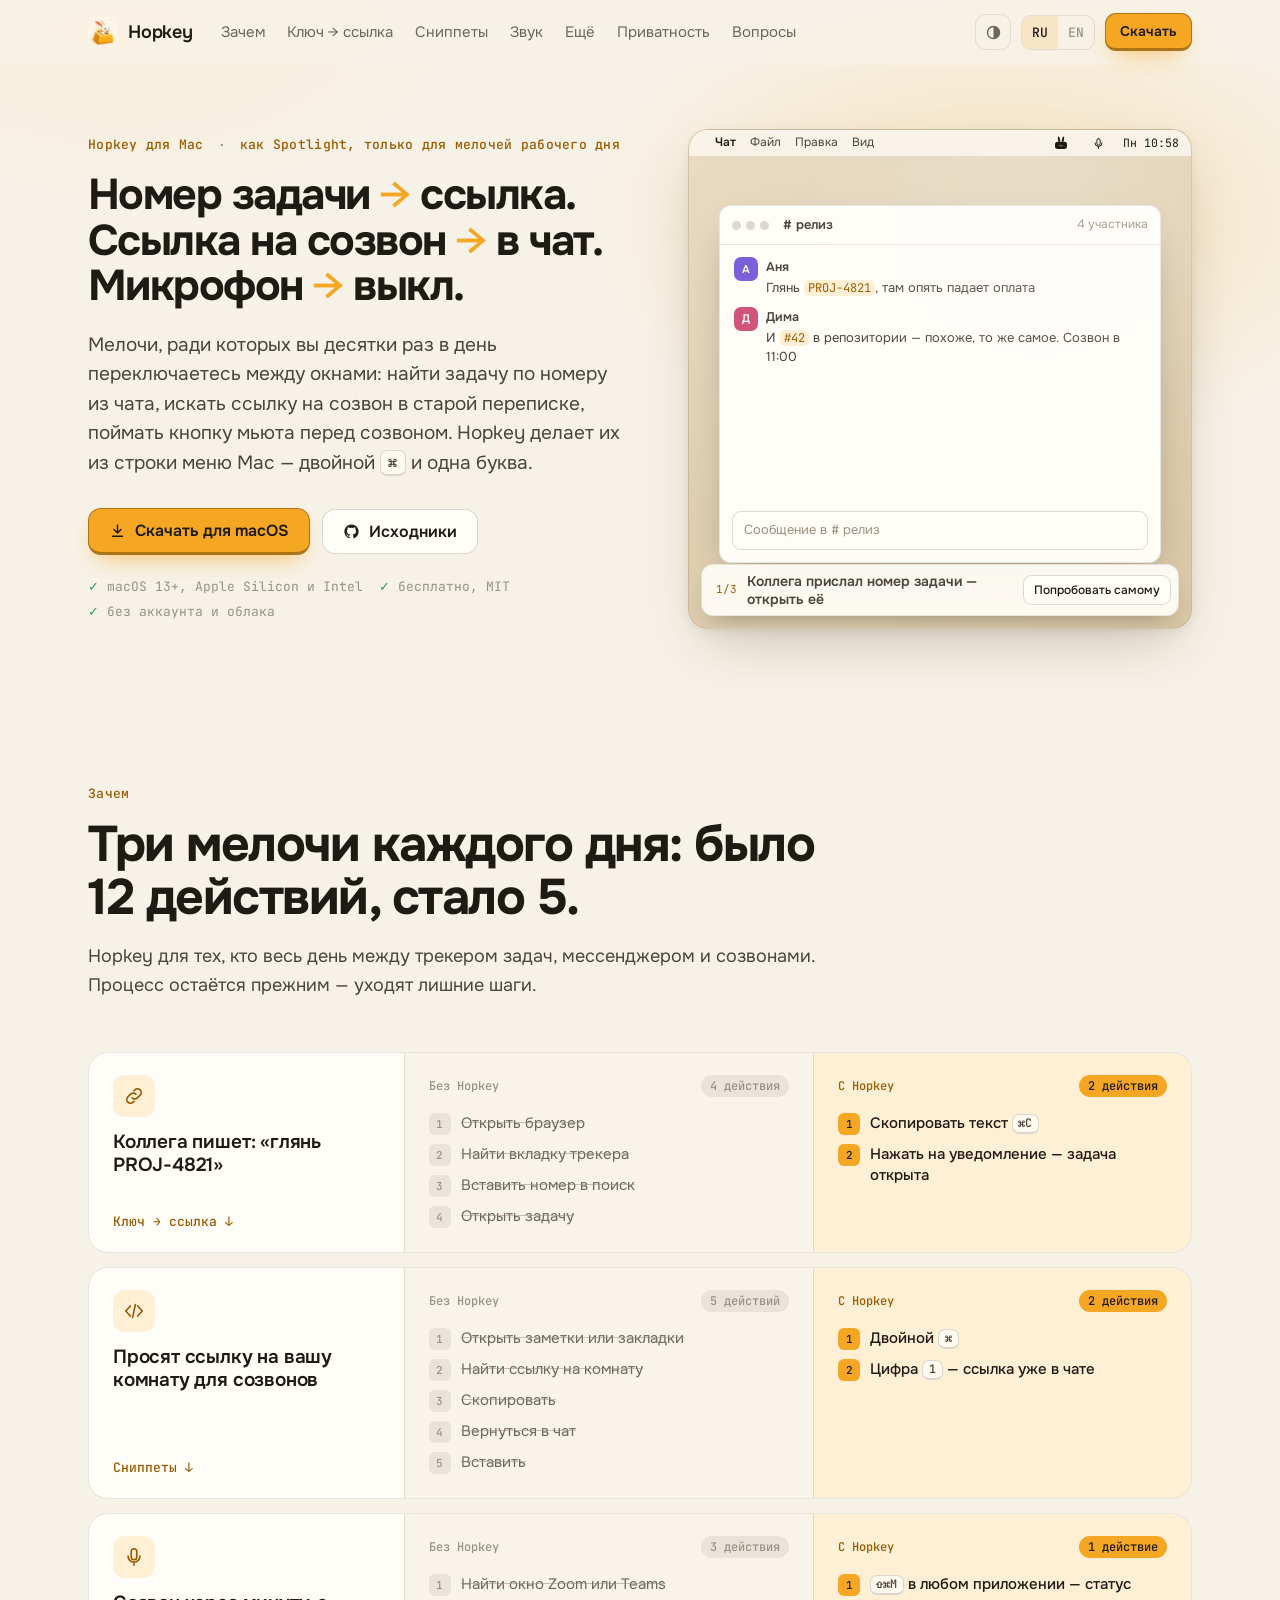
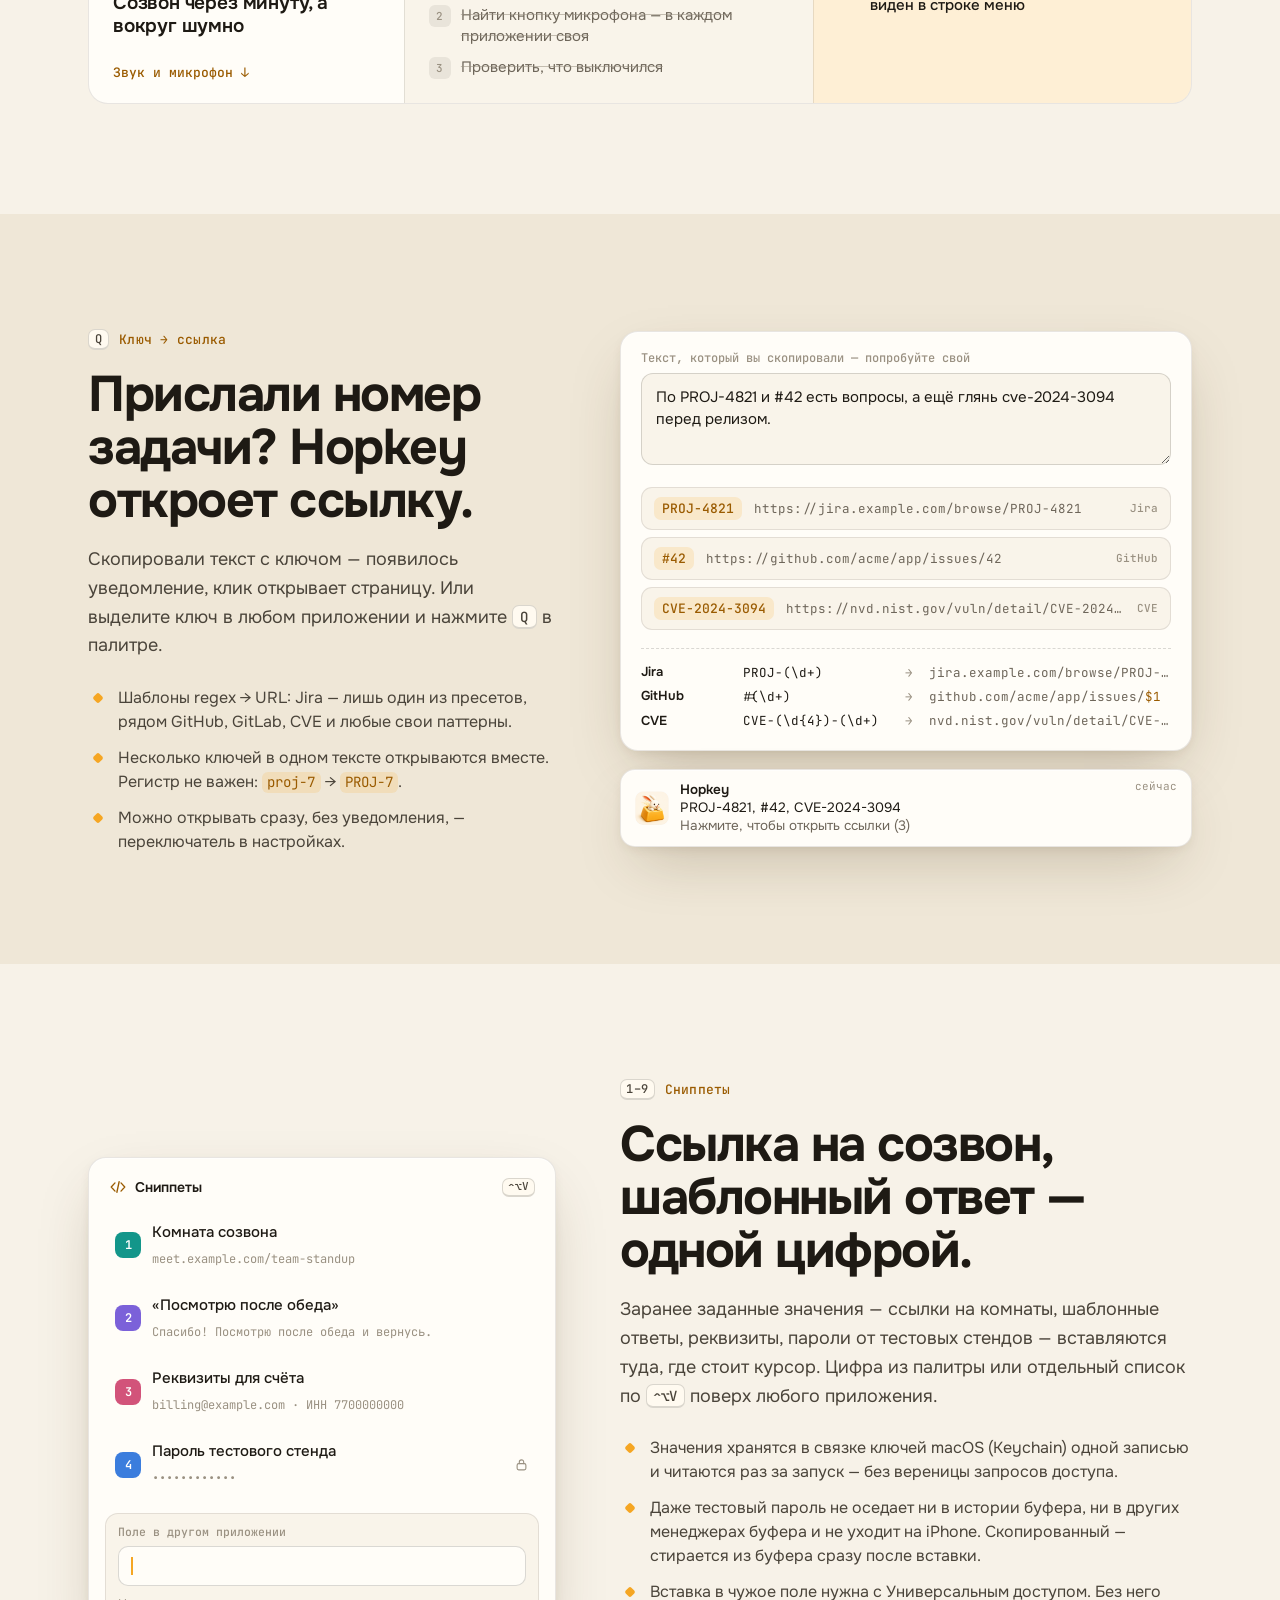
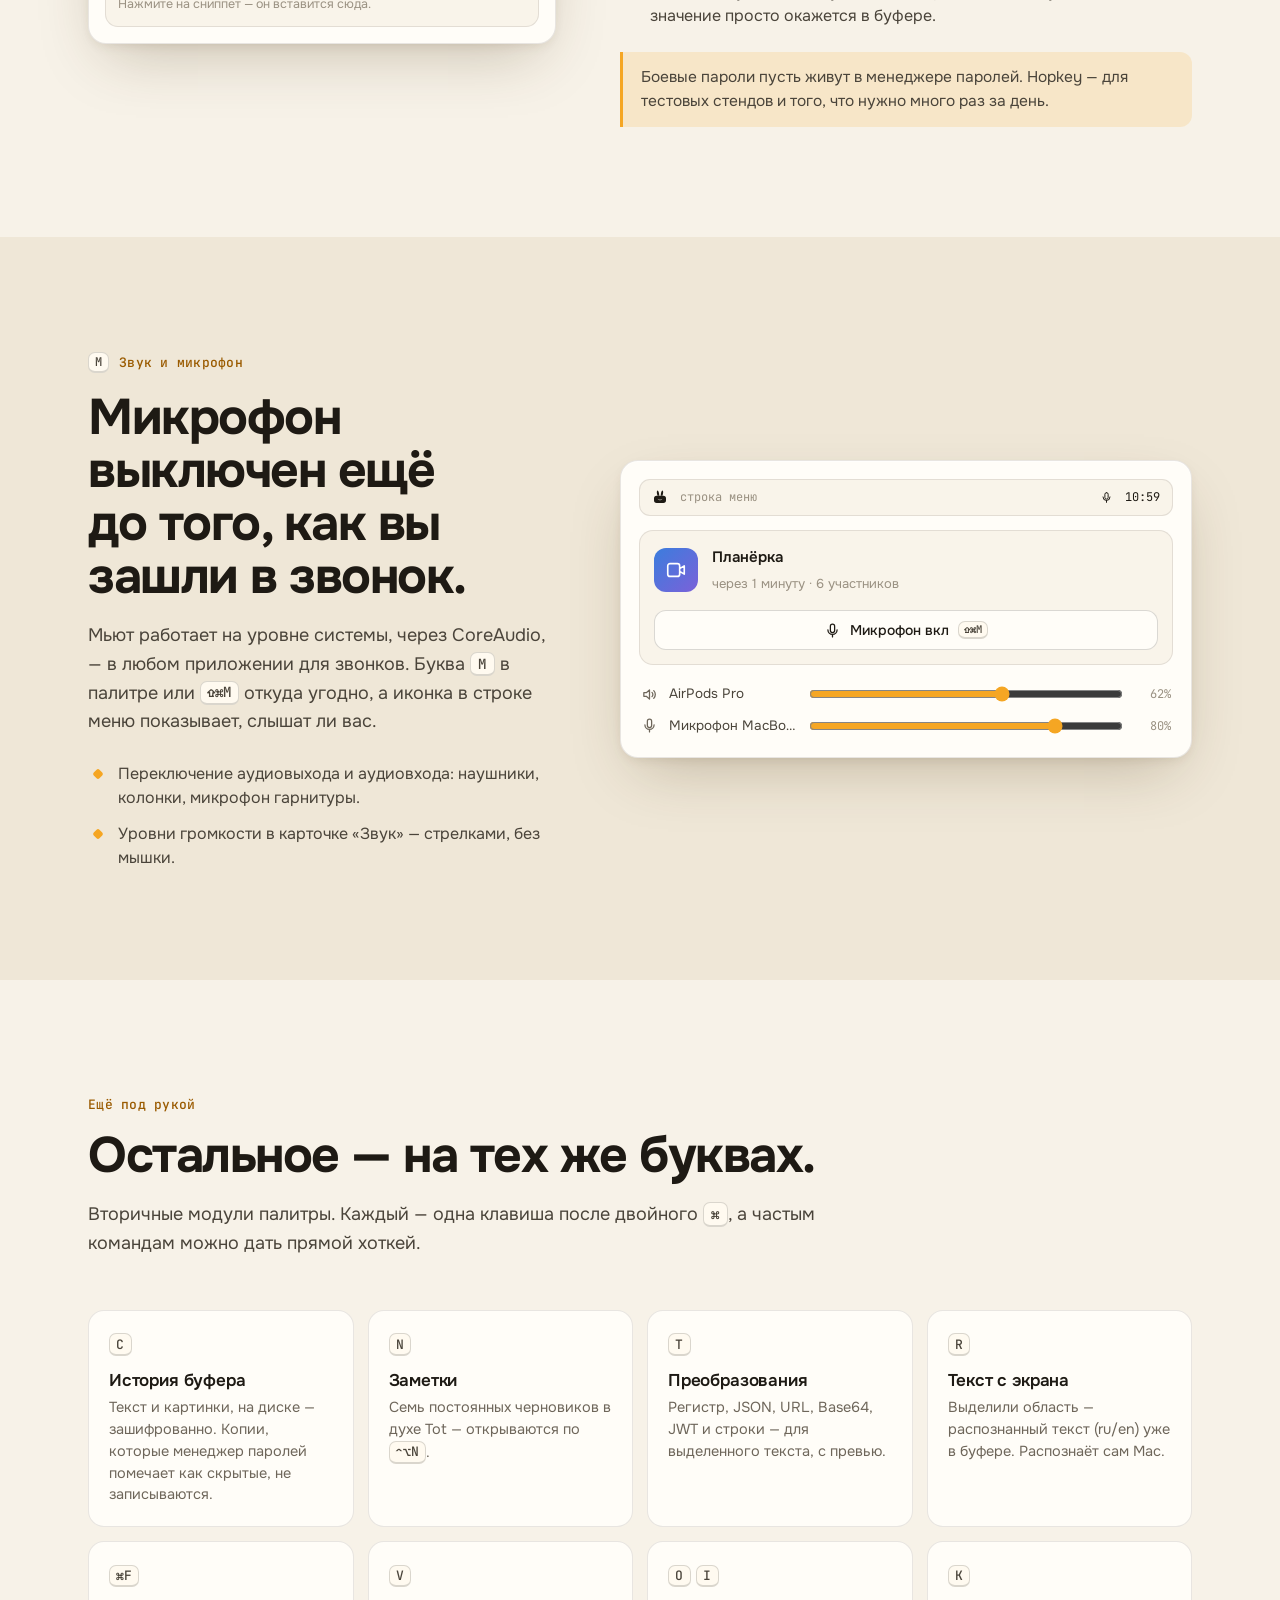
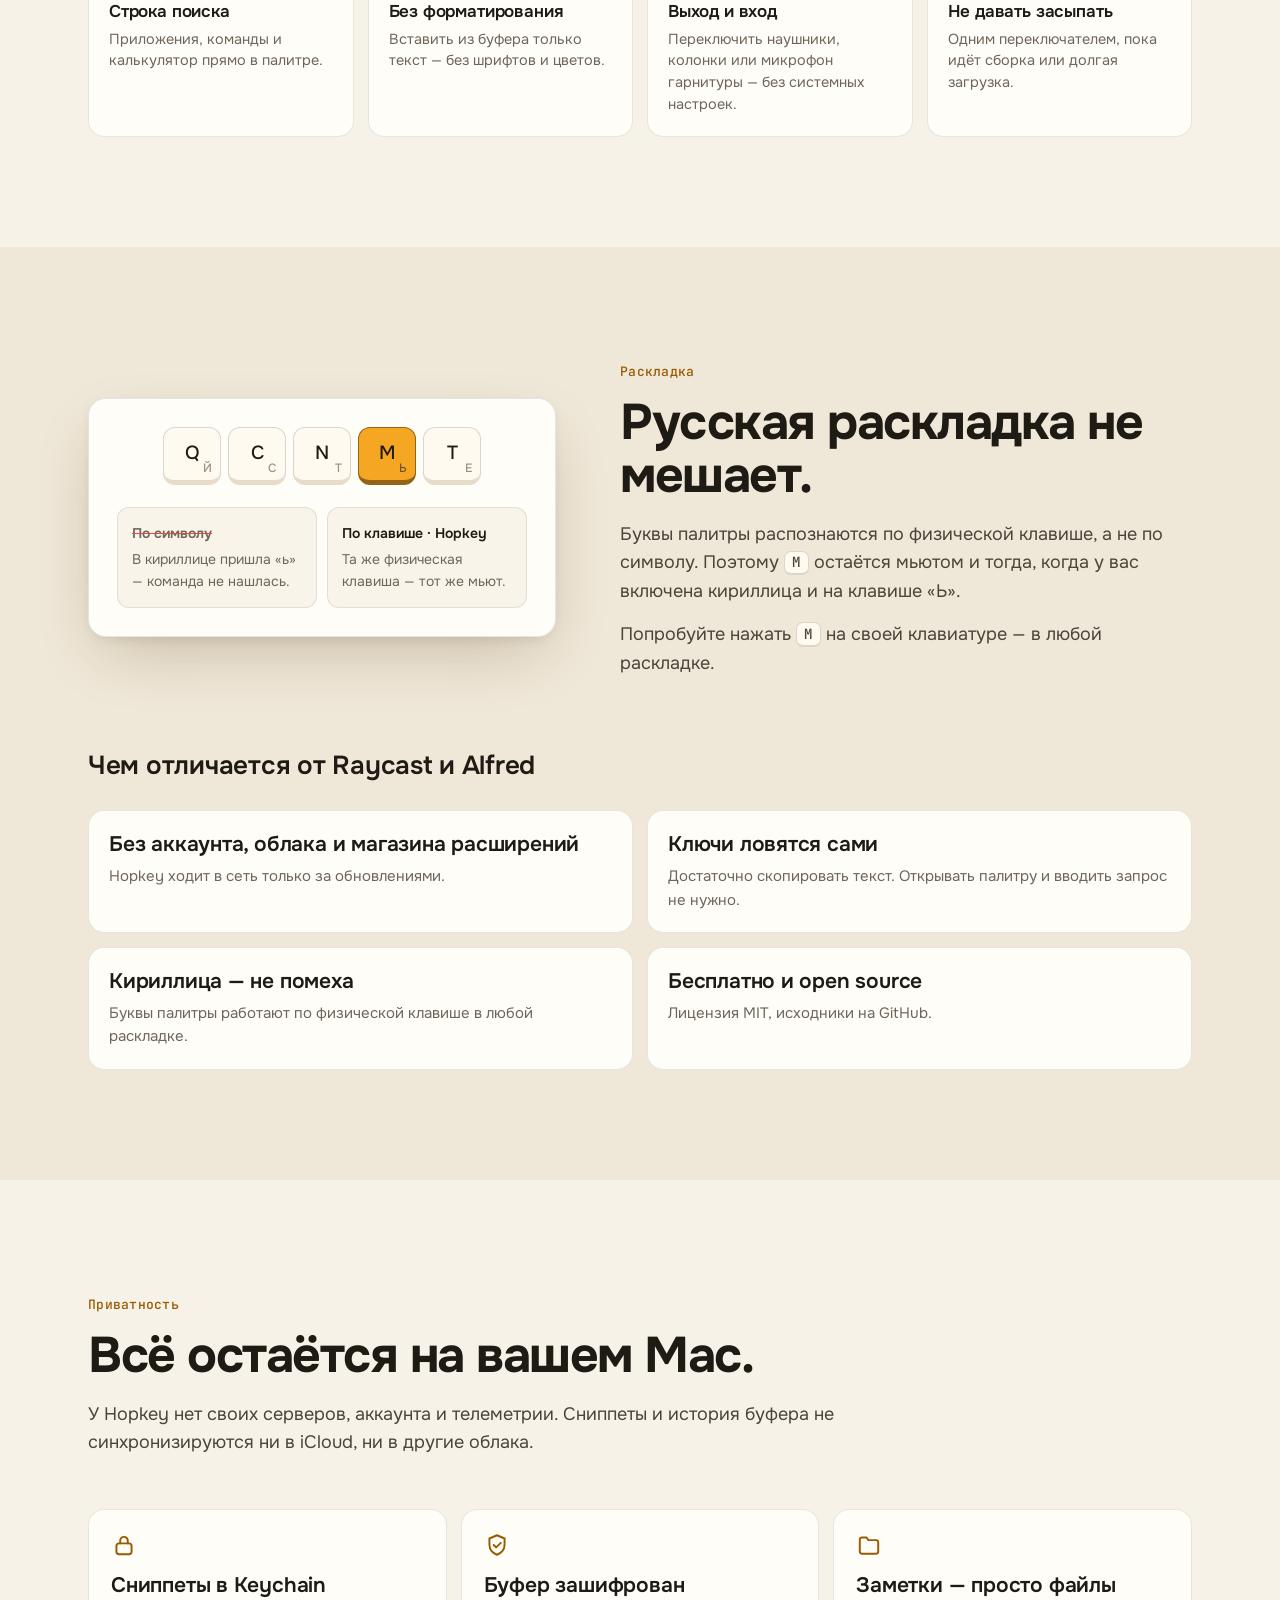
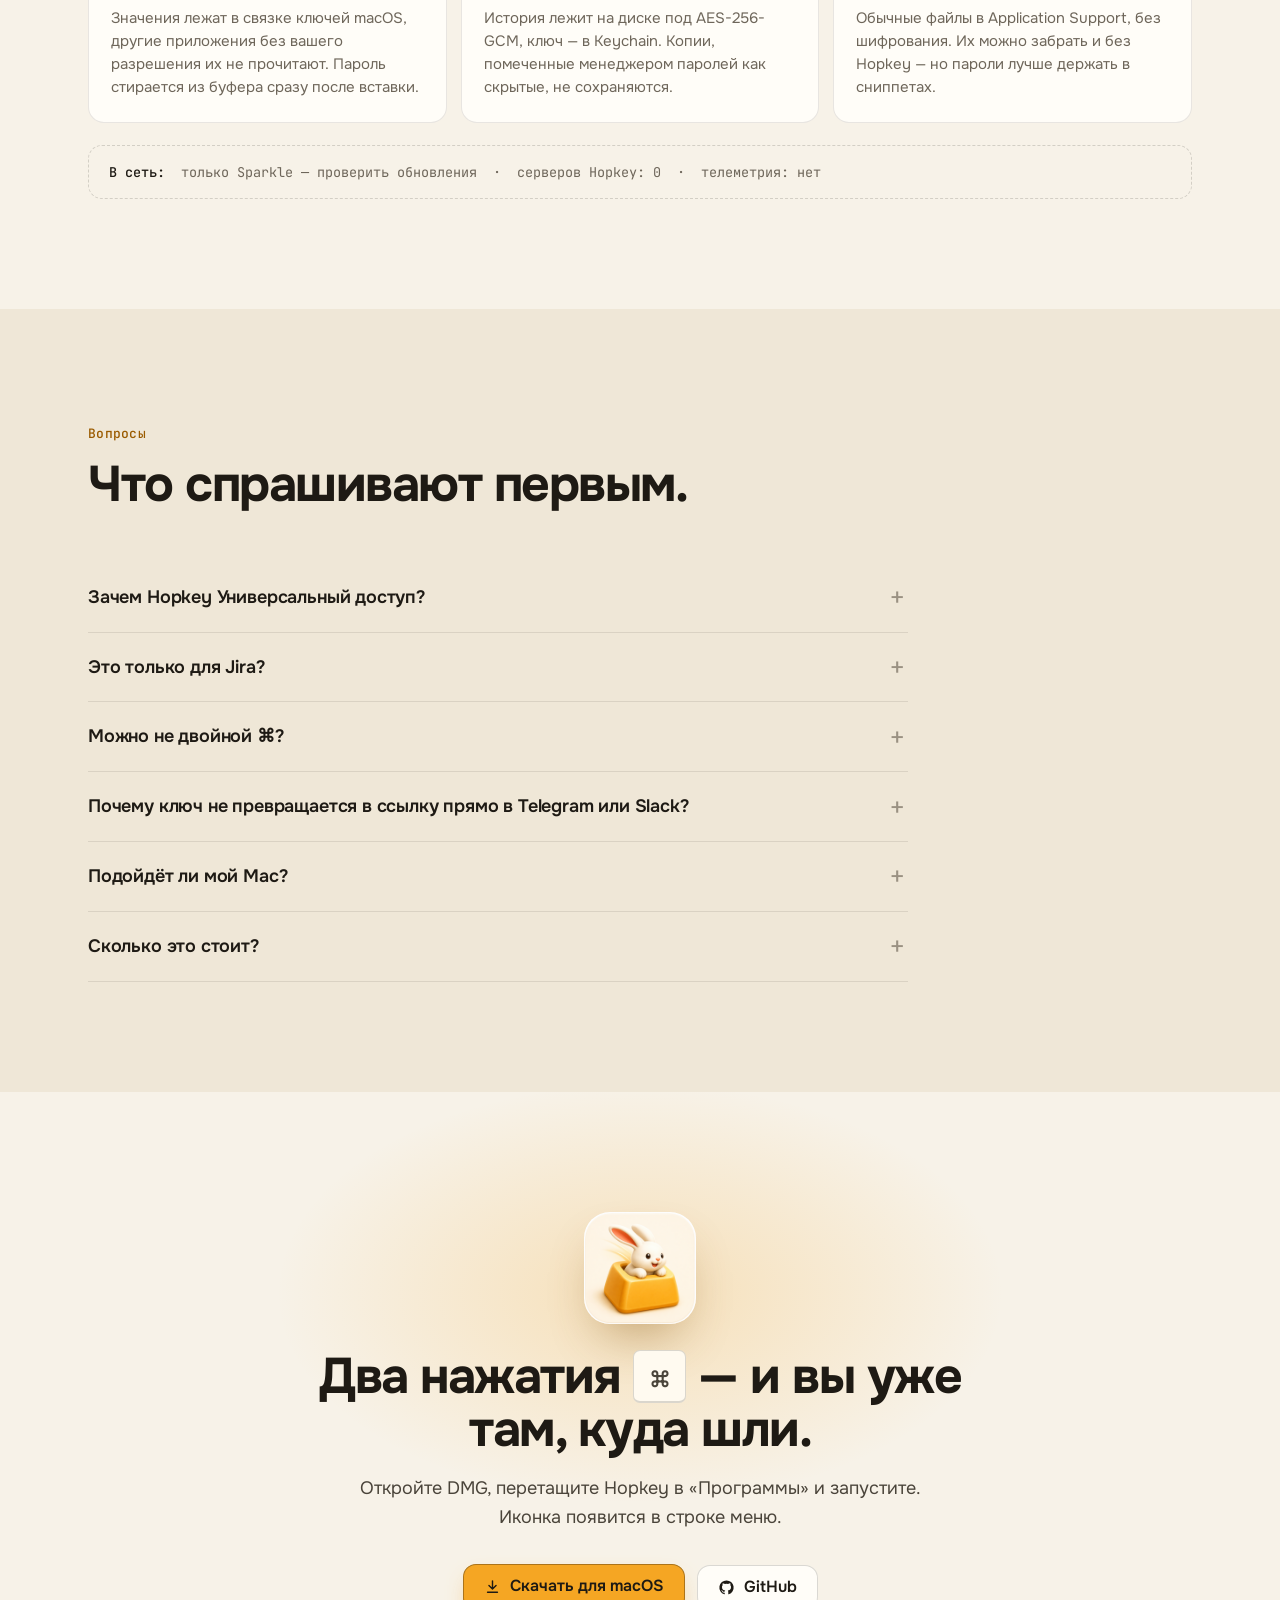
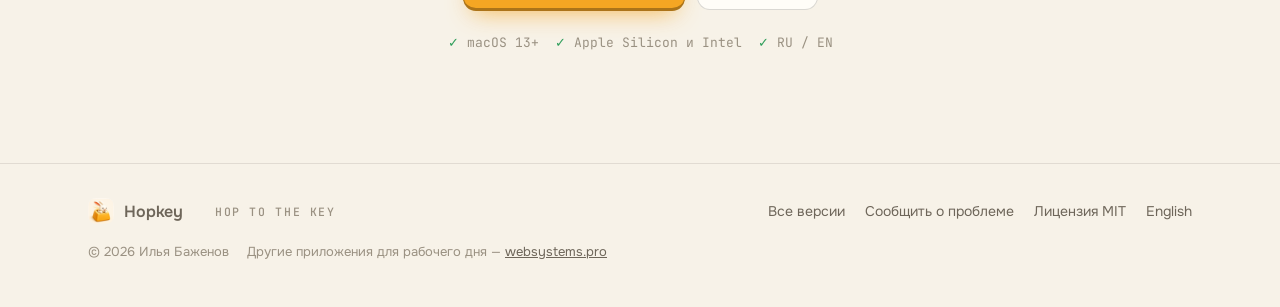
==== commit d1fa399d: "docs(site): пароли — не главный пример сниппетов Утилита в строке меню, которая на первом экране пре" ====
--- a/site/index.html
+++ b/site/index.html
@@ -77,8 +77,8 @@
     <div class="wrap hero-grid">
       <div class="hero-text">
         <div class="eyebrow rv"><span>Hopkey для Mac</span><span>как Spotlight, только для мелочей рабочего дня</span></div>
-        <h1 class="rv"><span class="ln">Номер задачи <span class="ar">→</span> ссылка.</span><span class="ln">Пароль <span class="ar">→</span> в&nbsp;поле.</span><span class="ln">Микрофон <span class="ar">→</span> выкл.</span></h1>
-        <p class="lead rv">Мелочи, ради которых вы десятки раз в день переключаетесь между окнами: найти задачу по номеру из чата, достать пароль из заметок, поймать кнопку мьюта перед созвоном. Hopkey делает их из строки меню Mac — двойной <span class="kc">⌘</span> и одна буква.</p>
+        <h1 class="rv"><span class="ln">Номер задачи <span class="ar">→</span> ссылка.</span><span class="ln">Ссылка на&nbsp;созвон <span class="ar">→</span> в&nbsp;чат.</span><span class="ln">Микрофон <span class="ar">→</span> выкл.</span></h1>
+        <p class="lead rv">Мелочи, ради которых вы десятки раз в день переключаетесь между окнами: найти задачу по номеру из чата, искать ссылку на созвон в старой переписке, поймать кнопку мьюта перед созвоном. Hopkey делает их из строки меню Mac — двойной <span class="kc">⌘</span> и одна буква.</p>
         <div class="cta rv">
           <a class="btn pri" href="https://github.com/ilyabazhenov/Hopkey/releases/latest"><svg aria-hidden="true"><use href="#i-down"/></svg>Скачать для macOS</a>
           <a class="btn" href="https://github.com/ilyabazhenov/Hopkey"><svg aria-hidden="true"><use href="#i-gh"/></svg>Исходники</a>
@@ -116,15 +116,6 @@
               <div class="jr-lines"><i></i><i></i><i style="width:58%"></i></div>
             </div>
           </div>
-          <div class="win w-login" id="wLogin" aria-hidden="true">
-            <div class="w-bar"><span class="dots"><i></i><i></i><i></i></span><span class="url"><svg><use href="#i-lock"/></svg>staging.example.com/login</span></div>
-            <div class="w-body login">
-              <div class="w-h">Вход на стенд</div>
-              <label>Логин</label><div class="inp">qa@example.com</div>
-              <label>Пароль</label><div class="inp focus" id="pwdField"><span></span><span class="caret"></span></div>
-              <span class="go" id="loginBtn">Войти</span>
-            </div>
-          </div>
           <div class="win w-call" id="wCall" aria-hidden="true">
             <div class="w-bar"><span class="dots"><i></i><i></i><i></i></span><span class="url plain">Планёрка · 6 участников</span></div>
             <div class="w-body call-grid"><div class="ct"><span class="av" style="background:var(--violet)">А</span><small>Аня</small></div><div class="ct"><span class="av" style="background:var(--rose)">Д</span><small>Дима</small></div><div class="ct"><span class="av" style="background:var(--teal)">М</span><small>Марк</small></div><div class="ct me"><span class="av">Я</span><small id="callMeMic"><svg><use href="#i-mic"/></svg>Я</small></div></div>
@@ -151,9 +142,9 @@
               <button class="row" data-act="key" data-code="KeyQ" type="button"><svg><use href="#i-link"/></svg><span>Открыть ссылку по ключу</span><span class="kc">Q</span></button>
             </div>
             <div class="chips">
-              <button class="chip" data-act="snip" data-n="1" data-code="Digit1" type="button" style="--c:var(--blue)"><i>1</i>Пароль стенда</button>
-              <button class="chip" data-act="snip" data-n="2" data-code="Digit2" type="button" style="--c:var(--teal)"><i>2</i>Комната созвона</button>
-              <button class="chip" data-act="snip" data-n="3" data-code="Digit3" type="button" style="--c:var(--violet)"><i>3</i>«Посмотрю после обеда»</button>
+              <button class="chip" data-act="snip" data-n="1" data-code="Digit1" type="button" style="--c:var(--teal)"><i>1</i>Комната созвона</button>
+              <button class="chip" data-act="snip" data-n="2" data-code="Digit2" type="button" style="--c:var(--violet)"><i>2</i>«Посмотрю после обеда»</button>
+              <button class="chip" data-act="snip" data-n="3" data-code="Digit3" type="button" style="--c:var(--blue)"><i>3</i>Пароль стенда</button>
             </div>
             <div class="pal-sec">Действия</div>
             <div class="rows">
@@ -186,9 +177,9 @@
           <div class="why-yes"><div class="lbl">С Hopkey<span>2 действия</span></div><ol><li>Скопировать текст <span class="kc">⌘C</span></li><li>Нажать на уведомление — задача открыта</li></ol></div>
         </article>
         <article class="why-r rv">
-          <div class="why-s"><div class="ico"><svg><use href="#i-snip"/></svg></div><h3>Нужен пароль от тестового стенда</h3><a href="#snippets">Сниппеты ↓</a></div>
-          <div class="why-no"><div class="lbl">Без Hopkey<span>5 действий</span></div><ol><li>Открыть заметки или менеджер паролей</li><li>Найти запись</li><li>Скопировать</li><li>Вернуться в нужное окно</li><li>Вставить</li></ol></div>
-          <div class="why-yes"><div class="lbl">С Hopkey<span>2 действия</span></div><ol><li>Двойной <span class="kc">⌘</span></li><li>Цифра <span class="kc">1</span> — пароль уже в поле</li></ol></div>
+          <div class="why-s"><div class="ico"><svg><use href="#i-snip"/></svg></div><h3>Просят ссылку на вашу комнату для созвонов</h3><a href="#snippets">Сниппеты ↓</a></div>
+          <div class="why-no"><div class="lbl">Без Hopkey<span>5 действий</span></div><ol><li>Открыть заметки или закладки</li><li>Найти ссылку на комнату</li><li>Скопировать</li><li>Вернуться в чат</li><li>Вставить</li></ol></div>
+          <div class="why-yes"><div class="lbl">С Hopkey<span>2 действия</span></div><ol><li>Двойной <span class="kc">⌘</span></li><li>Цифра <span class="kc">1</span> — ссылка уже в чате</li></ol></div>
         </article>
         <article class="why-r rv">
           <div class="why-s"><div class="ico"><svg><use href="#i-mic"/></svg></div><h3>Созвон через минуту, а вокруг шумно</h3><a href="#sound">Звук и микрофон ↓</a></div>
@@ -231,22 +222,23 @@
     <div class="wrap split flip">
       <div class="rv">
         <div class="kicker"><span class="kc">1–9</span>Сниппеты</div>
-        <h2>Пароль от стенда — цифрой, а&nbsp;не поиском по заметкам.</h2>
-        <p class="story">Заранее заданные значения — пароли, ссылки на комнаты, шаблонные ответы — вставляются туда, где стоит курсор. Цифра из палитры или отдельный список по <span class="kc">⌃⌥V</span> поверх любого приложения.</p>
+        <h2>Ссылка на созвон, шаблонный ответ — одной цифрой.</h2>
+        <p class="story">Заранее заданные значения — ссылки на комнаты, шаблонные ответы, реквизиты, пароли от тестовых стендов — вставляются туда, где стоит курсор. Цифра из палитры или отдельный список по <span class="kc">⌃⌥V</span> поверх любого приложения.</p>
         <ul class="facts">
           <li>Значения хранятся в связке ключей macOS (Keychain) одной записью и читаются раз за запуск — без вереницы запросов доступа.</li>
-          <li>Вставленный пароль не оседает ни в истории буфера, ни в других менеджерах буфера и не уходит на iPhone. Скопированный — стирается из буфера сразу после вставки.</li>
+          <li>Даже тестовый пароль не оседает ни в истории буфера, ни в других менеджерах буфера и не уходит на iPhone. Скопированный — стирается из буфера сразу после вставки.</li>
           <li>Вставка в чужое поле нужна с Универсальным доступом. Без него значение просто окажется в буфере.</li>
         </ul>
+        <p class="aside">Боевые пароли пусть живут в менеджере паролей. Hopkey — для тестовых стендов и того, что нужно много раз за день.</p>
       </div>
       <div class="rv">
         <div class="card snip">
           <div class="snip-h"><svg width="18" height="18" style="color:var(--accent-ink)"><use href="#i-snip"/></svg>Сниппеты<span class="kc">⌃⌥V</span></div>
           <div class="snip-list" id="snipList">
-            <button class="snip-r" type="button" data-n="1" style="--c:var(--blue)"><i>1</i><span><b>Пароль стенда</b><small>••••••••••••</small></span><svg class="lock"><use href="#i-lock"/></svg></button>
-            <button class="snip-r" type="button" data-n="2" style="--c:var(--teal)"><i>2</i><span><b>Комната созвона</b><small>meet.example.com/team-standup</small></span></button>
-            <button class="snip-r" type="button" data-n="3" style="--c:var(--violet)"><i>3</i><span><b>«Посмотрю после обеда»</b><small>Спасибо! Посмотрю после обеда и вернусь.</small></span></button>
-            <button class="snip-r" type="button" data-n="4" style="--c:var(--rose)"><i>4</i><span><b>Реквизиты для счёта</b><small>billing@example.com · ИНН 7700000000</small></span></button>
+            <button class="snip-r" type="button" data-n="1" style="--c:var(--teal)"><i>1</i><span><b>Комната созвона</b><small>meet.example.com/team-standup</small></span></button>
+            <button class="snip-r" type="button" data-n="2" style="--c:var(--violet)"><i>2</i><span><b>«Посмотрю после обеда»</b><small>Спасибо! Посмотрю после обеда и вернусь.</small></span></button>
+            <button class="snip-r" type="button" data-n="3" style="--c:var(--rose)"><i>3</i><span><b>Реквизиты для счёта</b><small>billing@example.com · ИНН 7700000000</small></span></button>
+            <button class="snip-r" type="button" data-n="4" style="--c:var(--blue)"><i>4</i><span><b>Пароль тестового стенда</b><small>••••••••••••</small></span><svg class="lock"><use href="#i-lock"/></svg></button>
           </div>
           <div class="field">
             <label>Поле в другом приложении</label>
--- a/site/assets/site.css
+++ b/site/assets/site.css
@@ -373,13 +373,6 @@
 .jr-meta .st { background: color-mix(in srgb, var(--blue) 18%, transparent); color: var(--blue); font-weight: 600; font-size: 11px; padding: 3px 7px; border-radius: 5px; text-transform: uppercase; letter-spacing: .03em; }
 .jr-lines { display: grid; gap: 7px; margin-top: 8px; }
 .jr-lines i { height: 8px; border-radius: 4px; background: var(--line); }
-.login { max-width: 300px; width: 100%; margin: 0 auto; justify-content: center; }
-.login label { font-size: 11.5px; color: var(--muted); margin-top: 4px; }
-.login .inp { height: 32px; display: flex; align-items: center; gap: 1px; padding: 0 10px; border-radius: 8px; border: 1px solid var(--line-2); background: var(--card-2); font: 400 13px/1 var(--mono); color: var(--fg); }
-.login .inp.focus { border-color: var(--accent); box-shadow: 0 0 0 3px var(--accent-soft); }
-.login .inp .caret { width: 1.5px; height: 15px; background: var(--accent); animation: blink 1s steps(1) infinite; }
-.login .go { margin-top: 10px; text-align: center; padding: 8px; border-radius: 8px; background: var(--blue); color: #fff; font-weight: 600; transition: transform .1s, filter .1s; }
-.login .go.press { transform: scale(.97); filter: brightness(.9); }
 .call-grid { display: grid; grid-template-columns: repeat(2, 1fr); gap: 8px; padding: 10px; background: #15171c; }
 .ct { position: relative; border-radius: 9px; background: #23262e; display: grid; place-items: center; min-height: 0; }
 .ct .av { width: 34px; height: 34px; border-radius: 50%; display: grid; place-items: center; color: #fff; font-weight: 600; font-size: 13px; }
@@ -446,6 +439,7 @@
 @media (max-width: 960px) { .split, .split.flip { grid-template-columns: minmax(0, 1fr); gap: 36px; } .split.flip > :first-child { order: 0; } .sec { padding: 76px 0; } }
 .facts { list-style: none; padding: 0; margin: 26px 0 0; display: grid; gap: 12px; }
 .facts li { position: relative; padding-left: 30px; color: var(--dim); font-size: 16px; line-height: 1.5; }
+.aside { margin: 24px 0 0; padding: 14px 18px; border-left: 3px solid var(--accent); border-radius: 0 12px 12px 0; background: var(--accent-soft); color: var(--dim); font-size: 15.5px; line-height: 1.5; }
 .facts li::before { content: ""; position: absolute; left: 6px; top: 8px; width: 8px; height: 8px; border-radius: 2px; background: var(--accent); transform: rotate(45deg); }
 
 .card {
